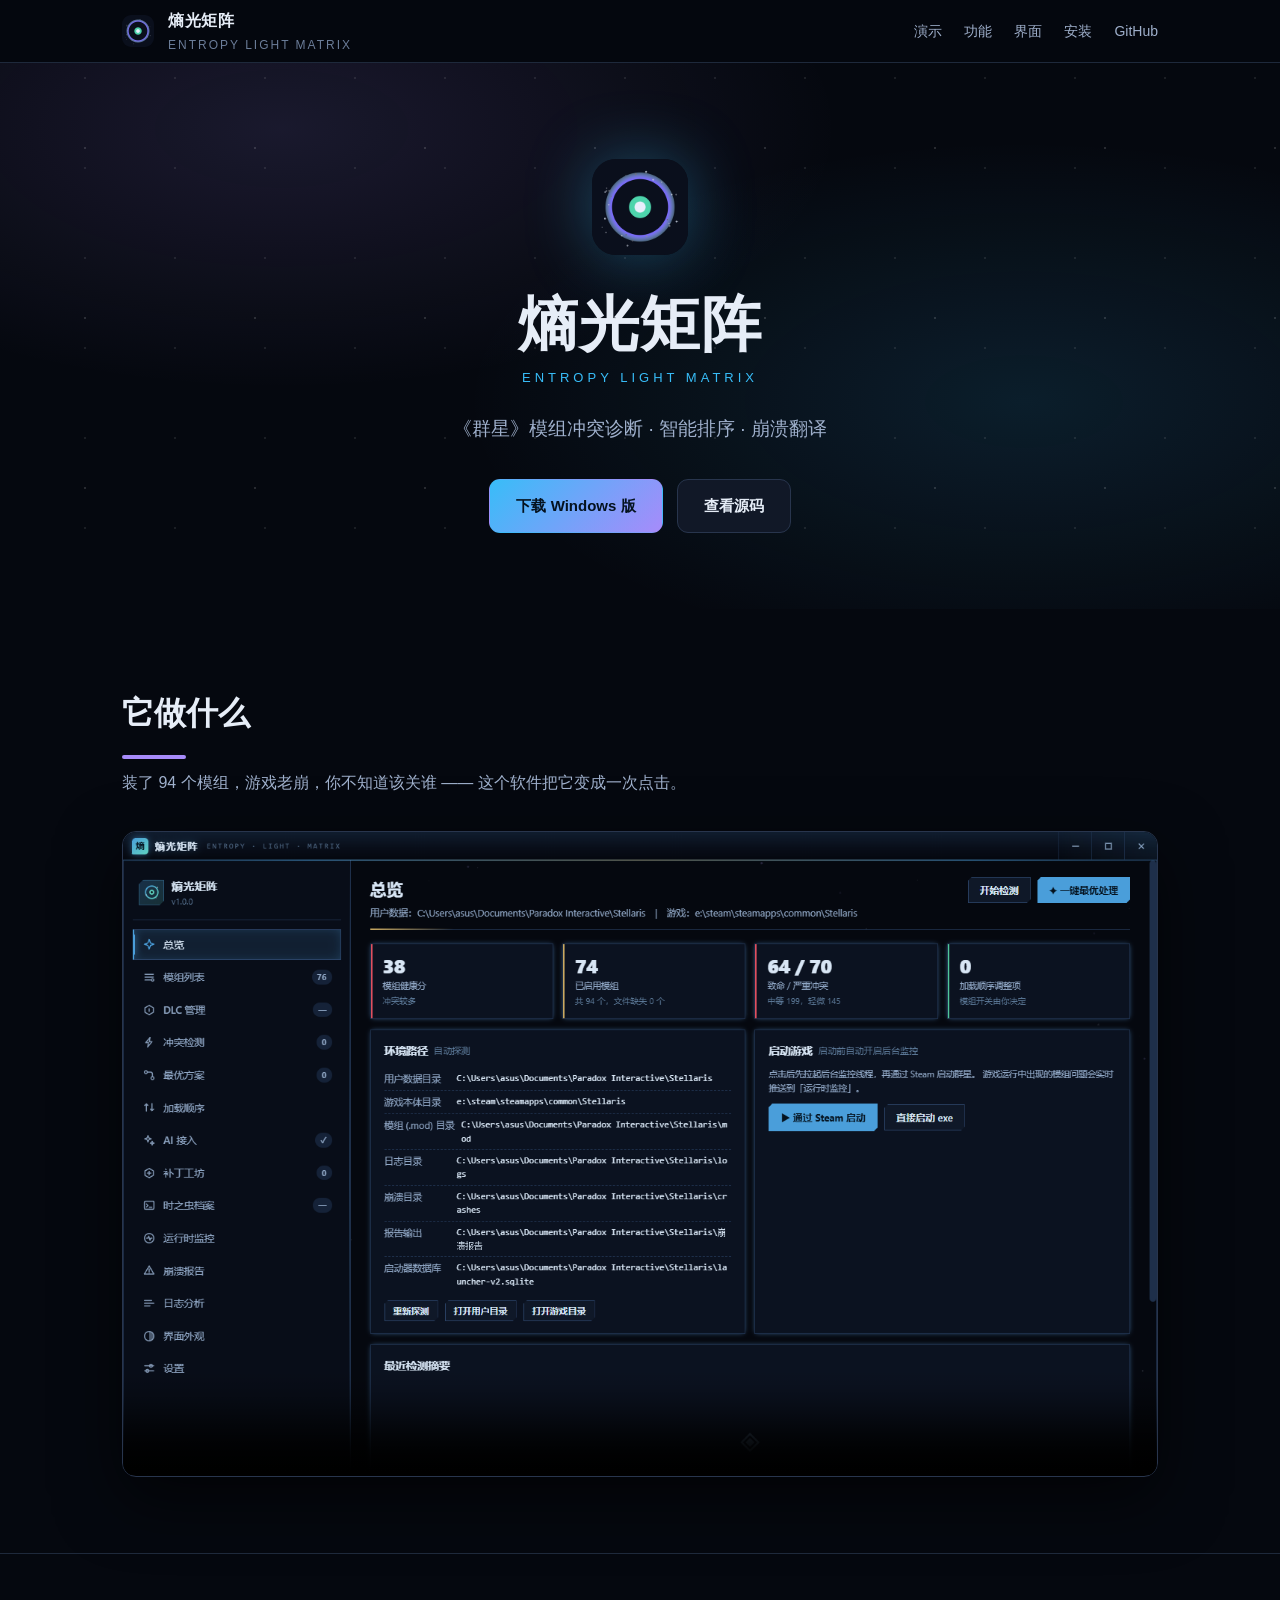
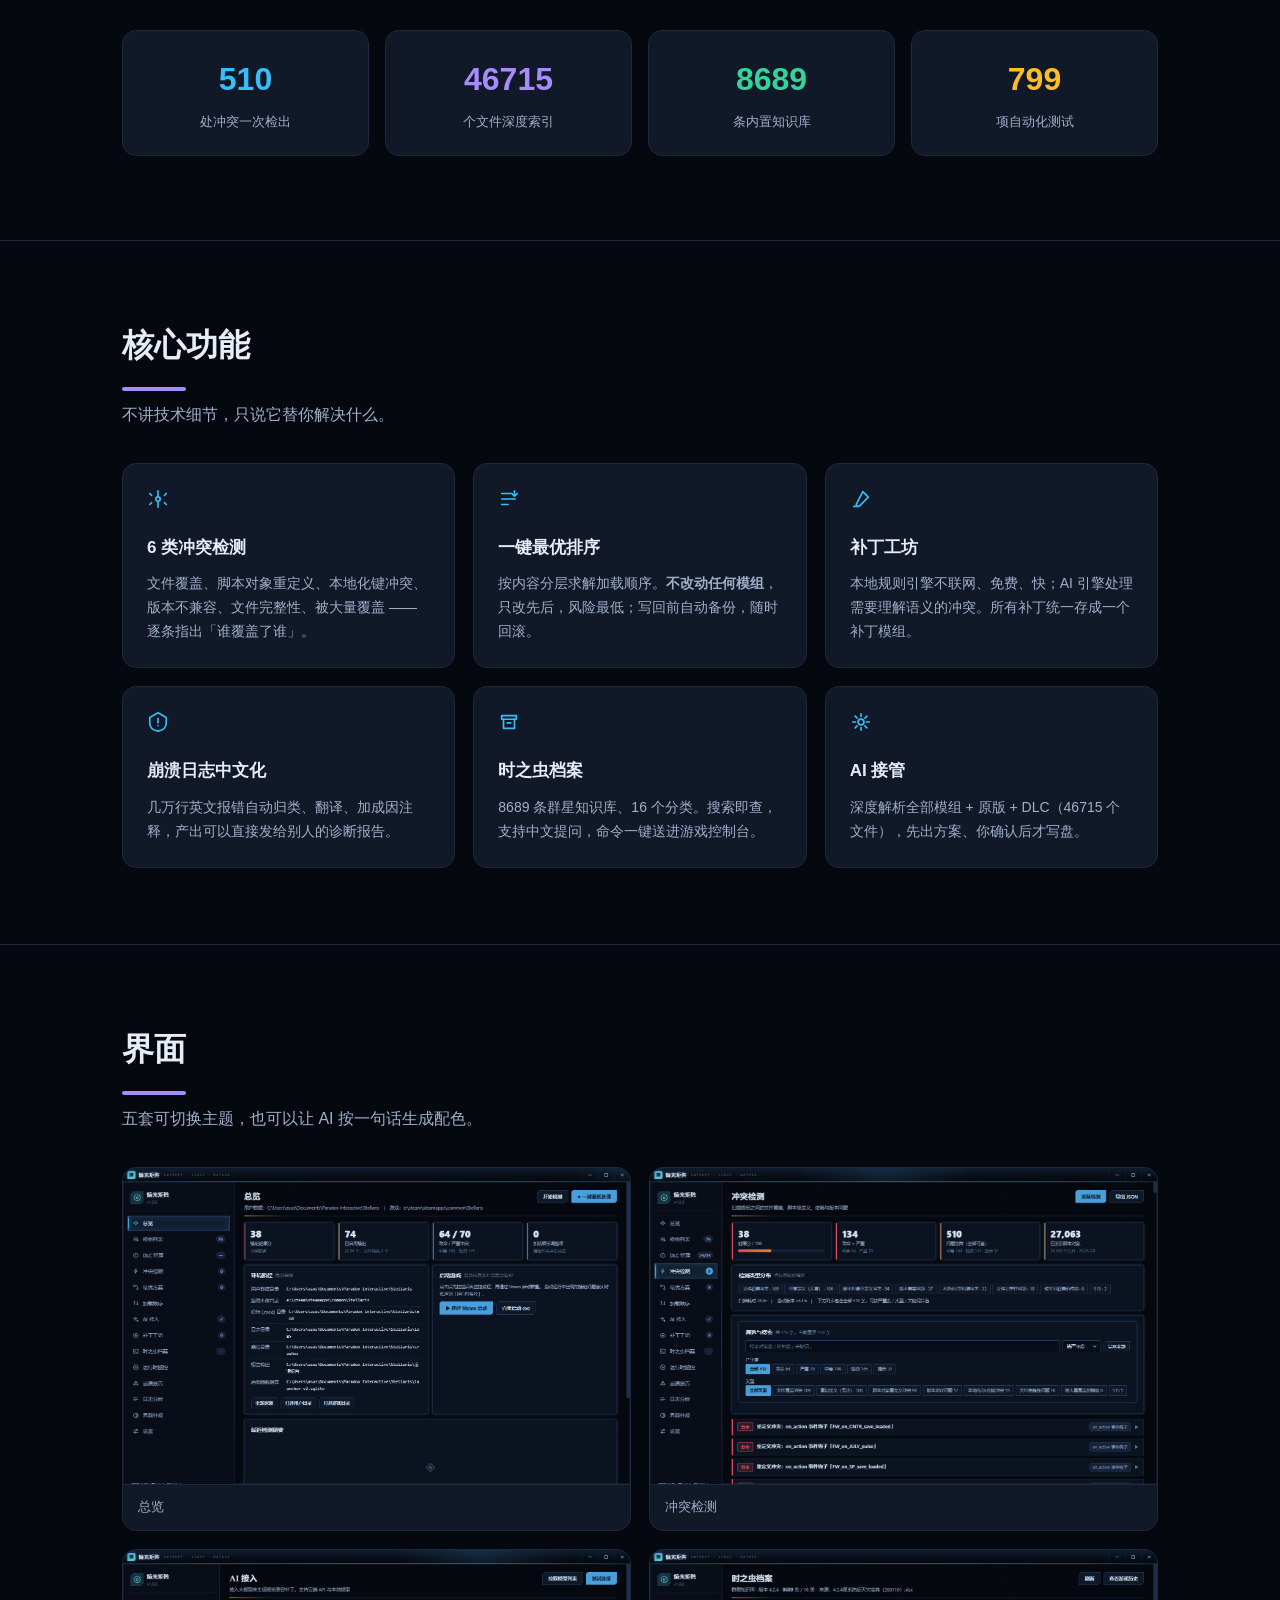
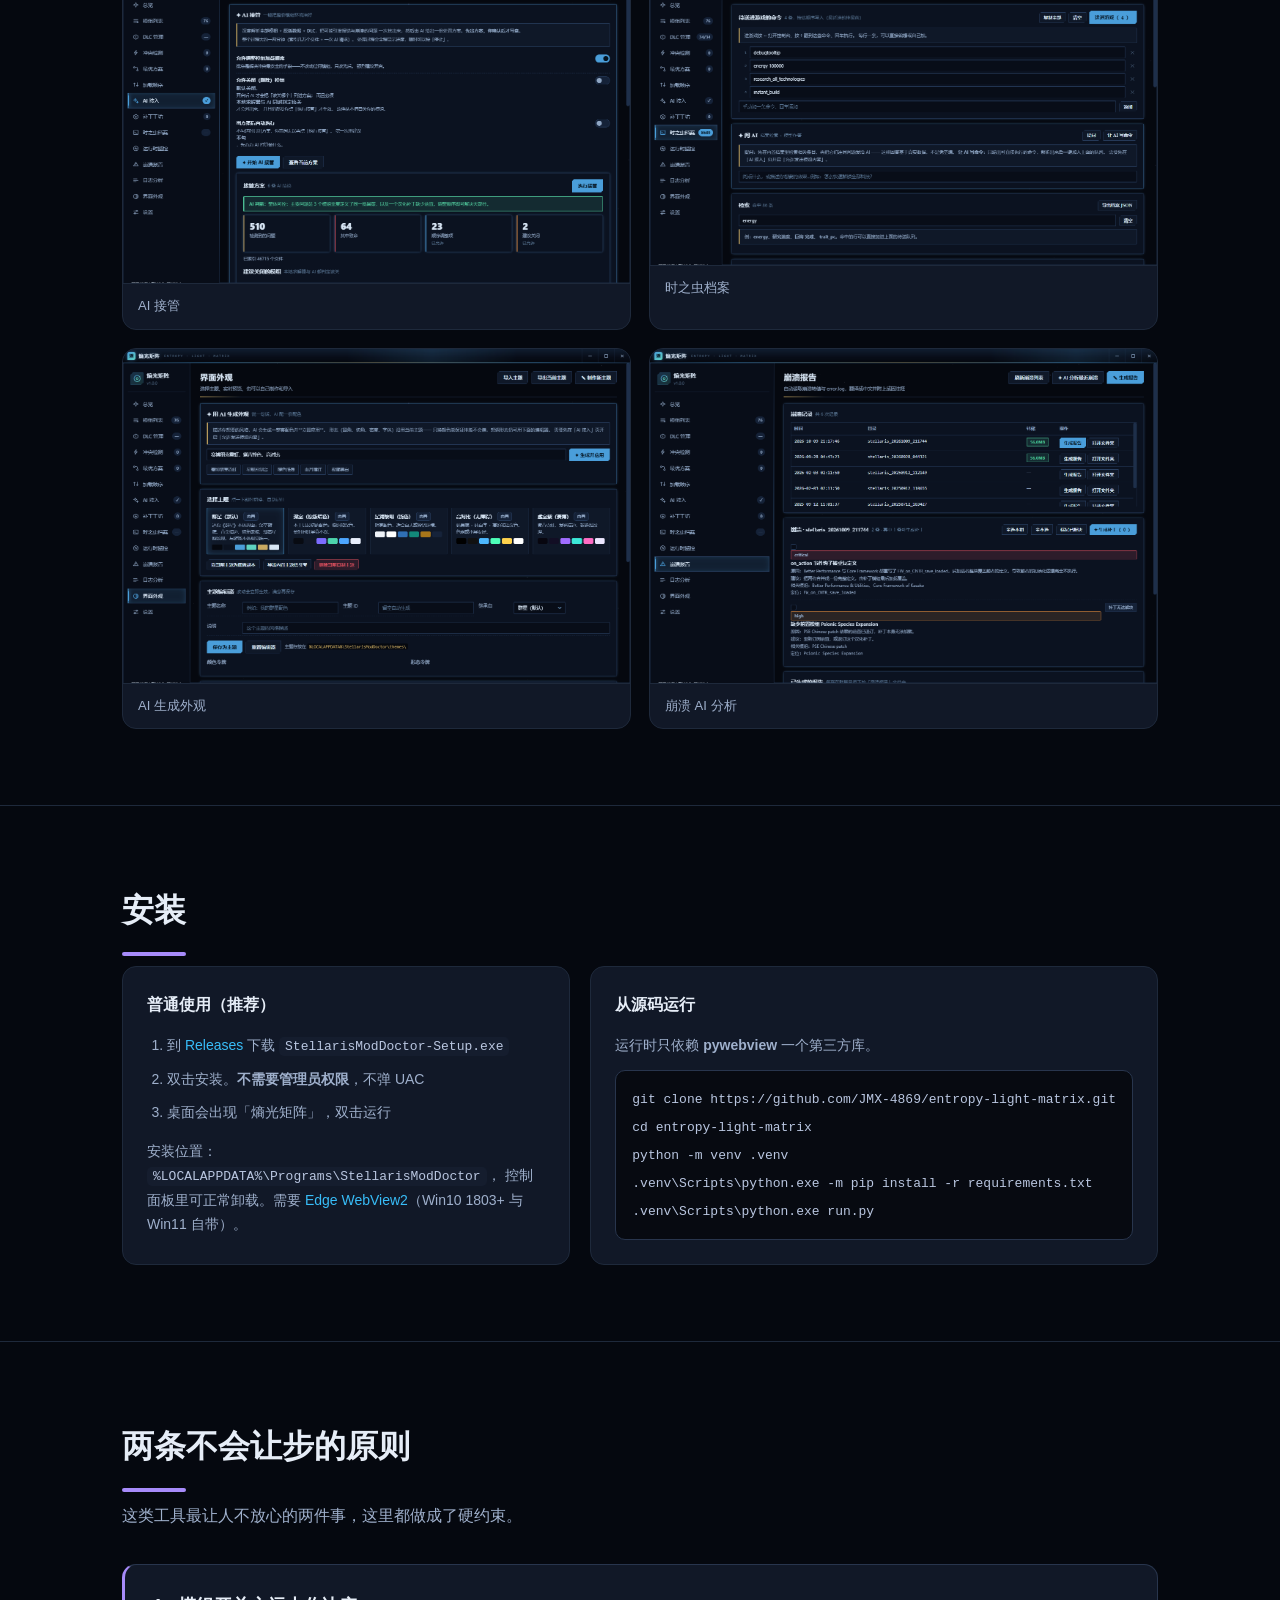
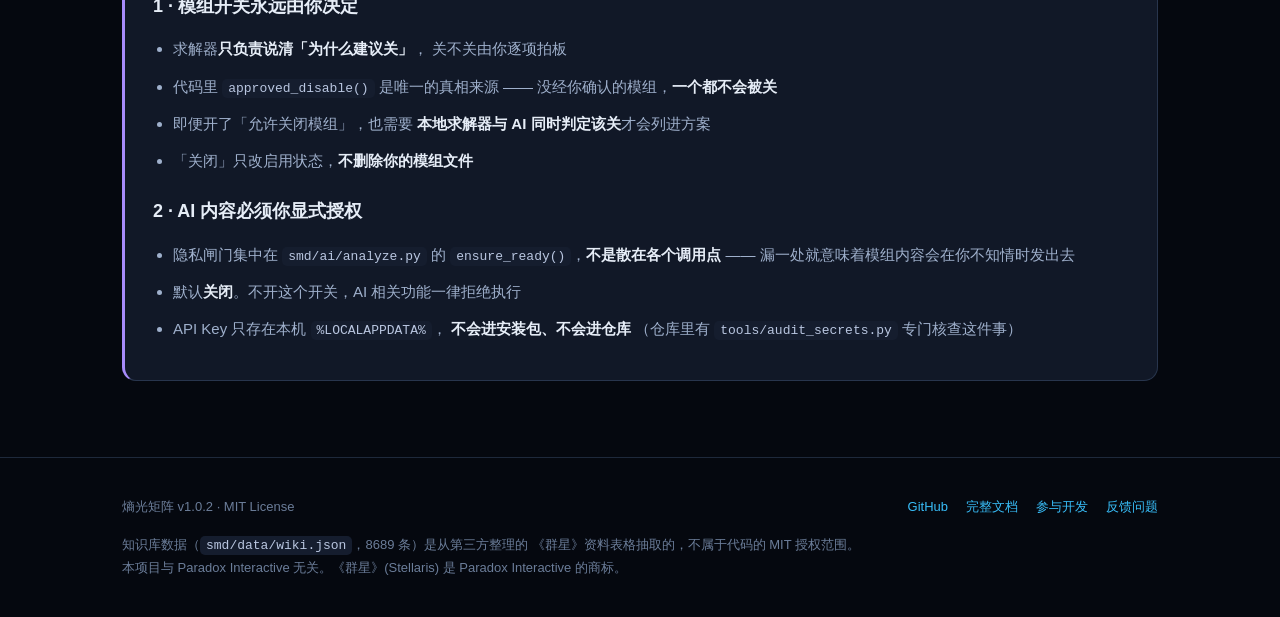
==== docs/index.html @ fea6343e "docs: 发布 v1.0.2 —— 说明与介绍站同步版本号" ====
<!DOCTYPE html>
<html lang="zh-CN">
<head>
<meta charset="utf-8">
<meta name="viewport" content="width=device-width,initial-scale=1">
<title>熵光矩阵 · 群星模组冲突诊断与智能排序启动器</title>
<meta name="description" content="《群星》模组冲突诊断与智能排序启动器。6 类冲突检测、一键最优排序、本地与 AI 双引擎生成兼容补丁、崩溃日志中文化，内置 8689 条知识库。">
<meta property="og:title" content="熵光矩阵 · Entropy Light Matrix">
<meta property="og:description" content="《群星》模组冲突诊断与智能排序启动器">
<meta property="og:image" content="https://jmx-4869.github.io/entropy-light-matrix/social-preview.png">
<meta property="og:url" content="https://jmx-4869.github.io/entropy-light-matrix/">
<meta name="twitter:card" content="summary_large_image">
<link rel="icon" href="[data-uri]">
<style>
:root{
  --bg:#05080f; --bg2:#0a0f1a; --panel:#111827; --panel2:#151d2e;
  --line:#1e293b; --line2:#28354d;
  --fg:#e6edf7; --dim:#9fb0cc; --dim2:#6b7d99;
  --acc:#38bdf8; --acc2:#a78bfa; --ok:#34d399; --warn:#fbbf24;
  --radius:14px;
}
*{box-sizing:border-box}
html{scroll-behavior:smooth}
body{
  margin:0; background:var(--bg); color:var(--fg);
  font:16px/1.75 -apple-system,BlinkMacSystemFont,"Segoe UI",
       "Microsoft YaHei UI","Microsoft YaHei",sans-serif;
  -webkit-font-smoothing:antialiased;
}
a{color:var(--acc);text-decoration:none}
a:hover{text-decoration:underline}
code{
  font:13px/1.5 ui-monospace,Consolas,"Cascadia Mono",monospace;
  background:var(--panel2); padding:2px 6px; border-radius:5px;
  color:#b9c6e0;
}
.wrap{max-width:1080px;margin:0 auto;padding:0 22px}

/* ---------- 顶栏 ---------- */
header{
  position:sticky; top:0; z-index:20;
  background:rgba(5,8,15,.86); backdrop-filter:blur(12px);
  border-bottom:1px solid var(--line);
}
.hd{display:flex;align-items:center;gap:14px;height:62px}
.hd img{width:32px;height:32px;border-radius:9px}
.hd b{font-size:16px;font-weight:700;letter-spacing:.5px}
.hd .en{color:var(--dim2);font-size:12px;letter-spacing:2px;
  text-transform:uppercase}
.hd nav{margin-left:auto;display:flex;gap:22px;font-size:14px}
.hd nav a{color:var(--dim)}
.hd nav a:hover{color:var(--fg);text-decoration:none}

/* ---------- 首屏 ---------- */
.hero{
  position:relative; overflow:hidden;
  padding:96px 0 76px; text-align:center;
  background:
    radial-gradient(900px 420px at 22% 12%,rgba(167,139,250,.13),transparent 62%),
    radial-gradient(900px 420px at 80% 62%,rgba(56,189,248,.12),transparent 62%),
    var(--bg);
}
.hero::after{
  content:""; position:absolute; inset:0; pointer-events:none;
  background-image:radial-gradient(rgba(255,255,255,.5) 1px,transparent 1px),
                   radial-gradient(rgba(255,255,255,.32) 1px,transparent 1px);
  background-size:170px 170px,90px 90px;
  background-position:0 0,40px 60px; opacity:.28;
}
.hero>*{position:relative;z-index:1}
.hero .mark{width:96px;height:96px;border-radius:24px;
  box-shadow:0 0 64px rgba(56,189,248,.35);margin-bottom:26px}
h1{font-size:60px;line-height:1.15;margin:0 0 8px;font-weight:800;
  letter-spacing:1px}
.hero .sub{color:var(--acc);font-size:13px;letter-spacing:4px;
  text-transform:uppercase;margin-bottom:22px}
.hero .tag{color:var(--dim);font-size:19px;margin:0 0 34px}
.btns{display:flex;gap:14px;justify-content:center;flex-wrap:wrap}
.btn{
  display:inline-flex;align-items:center;gap:9px;
  padding:13px 26px;border-radius:11px;font-size:15px;font-weight:600;
  border:1px solid var(--line2);color:var(--fg);background:var(--panel);
  transition:.16s;
}
.btn:hover{text-decoration:none;border-color:var(--acc);
  transform:translateY(-1px)}
.btn.pri{background:linear-gradient(135deg,#38bdf8,#a78bfa);
  color:#04121f;border-color:transparent}
.btn.pri:hover{box-shadow:0 8px 26px rgba(56,189,248,.3)}

/* ---------- 数字条 ---------- */
.stats{
  display:grid;grid-template-columns:repeat(4,1fr);gap:16px;
  margin:0 0 8px;
}
.stat{background:var(--panel);border:1px solid var(--line);
  border-radius:var(--radius);padding:20px 16px;text-align:center}
.stat b{display:block;font-size:32px;font-weight:800;
  font-variant-numeric:tabular-nums}
.stat span{color:var(--dim);font-size:13px}
.stat:nth-child(1) b{color:var(--acc)}
.stat:nth-child(2) b{color:var(--acc2)}
.stat:nth-child(3) b{color:var(--ok)}
.stat:nth-child(4) b{color:var(--warn)}

/* ---------- 区块 ---------- */
section{padding:76px 0}
section+section{border-top:1px solid var(--line)}
h2{font-size:32px;margin:0 0 10px;font-weight:700}
h2 .l{display:block;width:64px;height:4px;border-radius:2px;
  background:var(--acc2);margin-top:14px}
.lead{color:var(--dim);margin:0 0 34px;max-width:640px}

/* ---------- 视频 ---------- */
.video{border-radius:var(--radius);overflow:hidden;
  border:1px solid var(--line2);background:#000;
  box-shadow:0 22px 64px rgba(0,0,0,.6)}
.video video{width:100%;display:block}

/* ---------- 功能卡 ---------- */
.grid{display:grid;grid-template-columns:repeat(3,1fr);gap:18px}
.card{background:var(--panel);border:1px solid var(--line);
  border-radius:var(--radius);padding:24px;transition:.18s}
.card:hover{border-color:var(--line2);transform:translateY(-2px)}
.card .ico{color:var(--acc);margin-bottom:14px}
.card h3{margin:0 0 9px;font-size:17px;font-weight:700}
.card p{margin:0;color:var(--dim);font-size:14px;line-height:1.72}

/* ---------- 截图 ---------- */
.shots{display:grid;grid-template-columns:repeat(2,1fr);gap:18px}
.shots figure{margin:0;background:var(--panel);
  border:1px solid var(--line);border-radius:var(--radius);
  overflow:hidden;transition:.18s}
.shots figure:hover{border-color:var(--line2);transform:translateY(-2px)}
.shots img{width:100%;display:block}
.shots figcaption{padding:11px 15px;color:var(--dim);font-size:13px;
  border-top:1px solid var(--line)}

/* ---------- 安装 ---------- */
.cols{display:grid;grid-template-columns:1fr 1fr;gap:20px}
.box{background:var(--panel);border:1px solid var(--line);
  border-radius:var(--radius);padding:24px}
.box h3{margin:0 0 14px;font-size:16px}
.box ol,.box ul{margin:0;padding-left:20px;color:var(--dim);font-size:14px}
.box li{margin-bottom:9px}
pre{background:#070a11;border:1px solid var(--line2);border-radius:10px;
  padding:14px 16px;overflow-x:auto;margin:12px 0 0}
pre code{background:none;padding:0;color:#b9c6e0;white-space:pre}

/* ---------- 原则 ---------- */
.pledge{background:var(--panel);border:1px solid var(--line2);
  border-left:3px solid var(--acc2);border-radius:var(--radius);
  padding:26px 28px}
.pledge h3{margin:0 0 14px;font-size:18px}
.pledge ul{margin:0;padding-left:20px;color:var(--dim);font-size:15px}
.pledge li{margin-bottom:11px}
.pledge b{color:var(--fg)}

/* ---------- 页脚 ---------- */
footer{border-top:1px solid var(--line);padding:38px 0;color:var(--dim2);
  font-size:13px}
footer .row{display:flex;gap:18px;flex-wrap:wrap;align-items:center}
footer .sp{flex:1}

/* ---------- 窄屏 ---------- */
@media(max-width:900px){
  .grid,.shots,.cols{grid-template-columns:1fr}
  .stats{grid-template-columns:repeat(2,1fr)}
  h1{font-size:40px}
  .hero{padding:64px 0 52px}
  section{padding:56px 0}
  .hd nav{display:none}
}
</style>
</head>
<body>

<header>
  <div class="wrap hd">
    <img src="[data-uri]" alt="">
    <div>
      <b>熵光矩阵</b>
      <div class="en">Entropy Light Matrix</div>
    </div>
    <nav>
      <a href="#video">演示</a>
      <a href="#features">功能</a>
      <a href="#shots">界面</a>
      <a href="#install">安装</a>
      <a href="https://github.com/JMX-4869/entropy-light-matrix">GitHub</a>
    </nav>
  </div>
</header>

<div class="hero">
  <div class="wrap">
    <img class="mark" src="[data-uri]" alt="熵光矩阵">
    <h1>熵光矩阵</h1>
    <div class="sub">Entropy Light Matrix</div>
    <p class="tag">《群星》模组冲突诊断 · 智能排序 · 崩溃翻译</p>
    <div class="btns">
      <a class="btn pri" href="https://github.com/JMX-4869/entropy-light-matrix/releases">
        下载 Windows 版</a>
      <a class="btn" href="https://github.com/JMX-4869/entropy-light-matrix">查看源码</a>
    </div>
  </div>
</div>

<section id="video">
  <div class="wrap">
    <h2>它做什么<span class="l"></span></h2>
    <p class="lead">装了 94 个模组，游戏老崩，你不知道该关谁 ——
      这个软件把它变成一次点击。</p>
    <div class="video">
      <video controls preload="metadata" playsinline
             poster="screenshots/01_总览.png"
             src="宣传片.mp4"></video>
    </div>
  </div>
</section>

<section>
  <div class="wrap">
    <div class="stats">
      <div class="stat"><b>510</b>
        <span>处冲突一次检出</span></div>
      <div class="stat"><b>46715</b>
        <span>个文件深度索引</span></div>
      <div class="stat"><b>8689</b><span>条内置知识库</span></div>
      <div class="stat"><b>799</b><span>项自动化测试</span></div>
    </div>
  </div>
</section>

<section id="features">
  <div class="wrap">
    <h2>核心功能<span class="l"></span></h2>
    <p class="lead">不讲技术细节，只说它替你解决什么。</p>
    <div class="grid">
      <article class="card">
        <div class="ico"><svg viewBox="0 0 24 24" width="22" height="22" fill="none" stroke="currentColor" stroke-width="1.8" stroke-linecap="round" stroke-linejoin="round"><path d="M12 3v6"/><path d="M12 15v6"/><circle cx="12" cy="12" r="2.4"/><path d="M5 8 3 6M19 8l2-2M5 16l-2 2M19 16l2 2"/></svg></div>
        <h3>6 类冲突检测</h3>
        <p>文件覆盖、脚本对象重定义、本地化键冲突、版本不兼容、文件完整性、被大量覆盖 —— 逐条指出「谁覆盖了谁」。</p>
      </article>
      <article class="card">
        <div class="ico"><svg viewBox="0 0 24 24" width="22" height="22" fill="none" stroke="currentColor" stroke-width="1.8" stroke-linecap="round" stroke-linejoin="round"><path d="M4 6h10M4 12h15M4 18h7"/><path d="M18 3v6M15 6l3 3 3-3"/></svg></div>
        <h3>一键最优排序</h3>
        <p>按内容分层求解加载顺序。<b>不改动任何模组</b>，只改先后，风险最低；写回前自动备份，随时回滚。</p>
      </article>
      <article class="card">
        <div class="ico"><svg viewBox="0 0 24 24" width="22" height="22" fill="none" stroke="currentColor" stroke-width="1.8" stroke-linecap="round" stroke-linejoin="round"><path d="M14 4l6 6-9.5 9.5a2.1 2.1 0 0 1-3-3z"/><path d="M4 20h5"/></svg></div>
        <h3>补丁工坊</h3>
        <p>本地规则引擎不联网、免费、快；AI 引擎处理需要理解语义的冲突。所有补丁统一存成一个补丁模组。</p>
      </article>
      <article class="card">
        <div class="ico"><svg viewBox="0 0 24 24" width="22" height="22" fill="none" stroke="currentColor" stroke-width="1.8" stroke-linecap="round" stroke-linejoin="round"><path d="M12 2 3 7v6c0 5 4 8 9 9 5-1 9-4 9-9V7z"/><path d="M12 8v5M12 16h.01"/></svg></div>
        <h3>崩溃日志中文化</h3>
        <p>几万行英文报错自动归类、翻译、加成因注释，产出可以直接发给别人的诊断报告。</p>
      </article>
      <article class="card">
        <div class="ico"><svg viewBox="0 0 24 24" width="22" height="22" fill="none" stroke="currentColor" stroke-width="1.8" stroke-linecap="round" stroke-linejoin="round"><path d="M4 5h16v4H4z"/><path d="M6 9v10h12V9"/><path d="M10 13h4"/></svg></div>
        <h3>时之虫档案</h3>
        <p>8689 条群星知识库、16 个分类。搜索即查，支持中文提问，命令一键送进游戏控制台。</p>
      </article>
      <article class="card">
        <div class="ico"><svg viewBox="0 0 24 24" width="22" height="22" fill="none" stroke="currentColor" stroke-width="1.8" stroke-linecap="round" stroke-linejoin="round"><path d="M12 3v3M12 18v3M3 12h3M18 12h3M5.6 5.6l2.1 2.1M16.3 16.3l2.1 2.1M18.4 5.6l-2.1 2.1M7.7 16.3l-2.1 2.1"/><circle cx="12" cy="12" r="3.2"/></svg></div>
        <h3>AI 接管</h3>
        <p>深度解析全部模组 + 原版 + DLC（46715 个文件），先出方案、你确认后才写盘。</p>
      </article>
    </div>
  </div>
</section>

<section id="shots">
  <div class="wrap">
    <h2>界面<span class="l"></span></h2>
    <p class="lead">五套可切换主题，也可以让 AI 按一句话生成配色。</p>
    <div class="shots">
        <figure><img src="screenshots/01_总览.png" alt="总览" loading="lazy"><figcaption>总览</figcaption></figure>
        <figure><img src="screenshots/02_冲突检测.png" alt="冲突检测" loading="lazy"><figcaption>冲突检测</figcaption></figure>
        <figure><img src="screenshots/03_AI接管.png" alt="AI 接管" loading="lazy"><figcaption>AI 接管</figcaption></figure>
        <figure><img src="screenshots/04_时之虫档案.png" alt="时之虫档案" loading="lazy"><figcaption>时之虫档案</figcaption></figure>
        <figure><img src="screenshots/05_AI生成外观.png" alt="AI 生成外观" loading="lazy"><figcaption>AI 生成外观</figcaption></figure>
        <figure><img src="screenshots/06_崩溃AI分析.png" alt="崩溃 AI 分析" loading="lazy"><figcaption>崩溃 AI 分析</figcaption></figure>
    </div>
  </div>
</section>

<section id="install">
  <div class="wrap">
    <h2>安装<span class="l"></span></h2>
    <div class="cols">
      <div class="box">
        <h3>普通使用（推荐）</h3>
        <ol>
          <li>到 <a href="https://github.com/JMX-4869/entropy-light-matrix/releases">Releases</a>
            下载 <code>StellarisModDoctor-Setup.exe</code></li>
          <li>双击安装。<b>不需要管理员权限</b>，不弹 UAC</li>
          <li>桌面会出现「熵光矩阵」，双击运行</li>
        </ol>
        <p style="color:var(--dim);font-size:14px;margin:14px 0 0">
          安装位置：<code>%LOCALAPPDATA%\Programs\StellarisModDoctor</code>，
          控制面板里可正常卸载。需要
          <a href="https://developer.microsoft.com/microsoft-edge/webview2/">
          Edge WebView2</a>（Win10 1803+ 与 Win11 自带）。</p>
      </div>
      <div class="box">
        <h3>从源码运行</h3>
        <p style="color:var(--dim);font-size:14px;margin:0">
          运行时只依赖 <b>pywebview</b> 一个第三方库。</p>
<pre><code>git clone https://github.com/JMX-4869/entropy-light-matrix.git
cd entropy-light-matrix
python -m venv .venv
.venv\Scripts\python.exe -m pip install -r requirements.txt
.venv\Scripts\python.exe run.py</code></pre>
      </div>
    </div>
  </div>
</section>

<section>
  <div class="wrap">
    <h2>两条不会让步的原则<span class="l"></span></h2>
    <p class="lead">这类工具最让人不放心的两件事，这里都做成了硬约束。</p>
    <div class="pledge">
      <h3>1 · 模组开关永远由你决定</h3>
      <ul>
        <li>求解器<b>只负责说清「为什么建议关」</b>，
          关不关由你逐项拍板</li>
        <li>代码里 <code>approved_disable()</code> 是唯一的真相来源 ——
          没经你确认的模组，<b>一个都不会被关</b></li>
        <li>即便开了「允许关闭模组」，也需要
          <b>本地求解器与 AI 同时判定该关</b>才会列进方案</li>
        <li>「关闭」只改启用状态，<b>不删除你的模组文件</b></li>
      </ul>
      <h3 style="margin-top:22px">2 · AI 内容必须你显式授权</h3>
      <ul>
        <li>隐私闸门集中在 <code>smd/ai/analyze.py</code> 的
          <code>ensure_ready()</code>，<b>不是散在各个调用点</b> ——
          漏一处就意味着模组内容会在你不知情时发出去</li>
        <li>默认<b>关闭</b>。不开这个开关，AI 相关功能一律拒绝执行</li>
        <li>API Key 只存在本机 <code>%LOCALAPPDATA%</code>，
          <b>不会进安装包、不会进仓库</b>
          （仓库里有 <code>tools/audit_secrets.py</code> 专门核查这件事）</li>
      </ul>
    </div>
  </div>
</section>

<footer>
  <div class="wrap row">
    <span>熵光矩阵 v1.0.2 · MIT License</span>
    <span class="sp"></span>
    <a href="https://github.com/JMX-4869/entropy-light-matrix">GitHub</a>
    <a href="https://github.com/JMX-4869/entropy-light-matrix/blob/main/README.md">完整文档</a>
    <a href="https://github.com/JMX-4869/entropy-light-matrix/blob/main/CONTRIBUTING.md">参与开发</a>
    <a href="https://github.com/JMX-4869/entropy-light-matrix/issues">反馈问题</a>
  </div>
  <div class="wrap" style="margin-top:16px;line-height:1.7">
    知识库数据（<code>smd/data/wiki.json</code>，8689 条）是从第三方整理的
    《群星》资料表格抽取的，不属于代码的 MIT 授权范围。<br>
    本项目与 Paradox Interactive 无关。《群星》(Stellaris) 是
    Paradox Interactive 的商标。
  </div>
</footer>

</body>
</html>
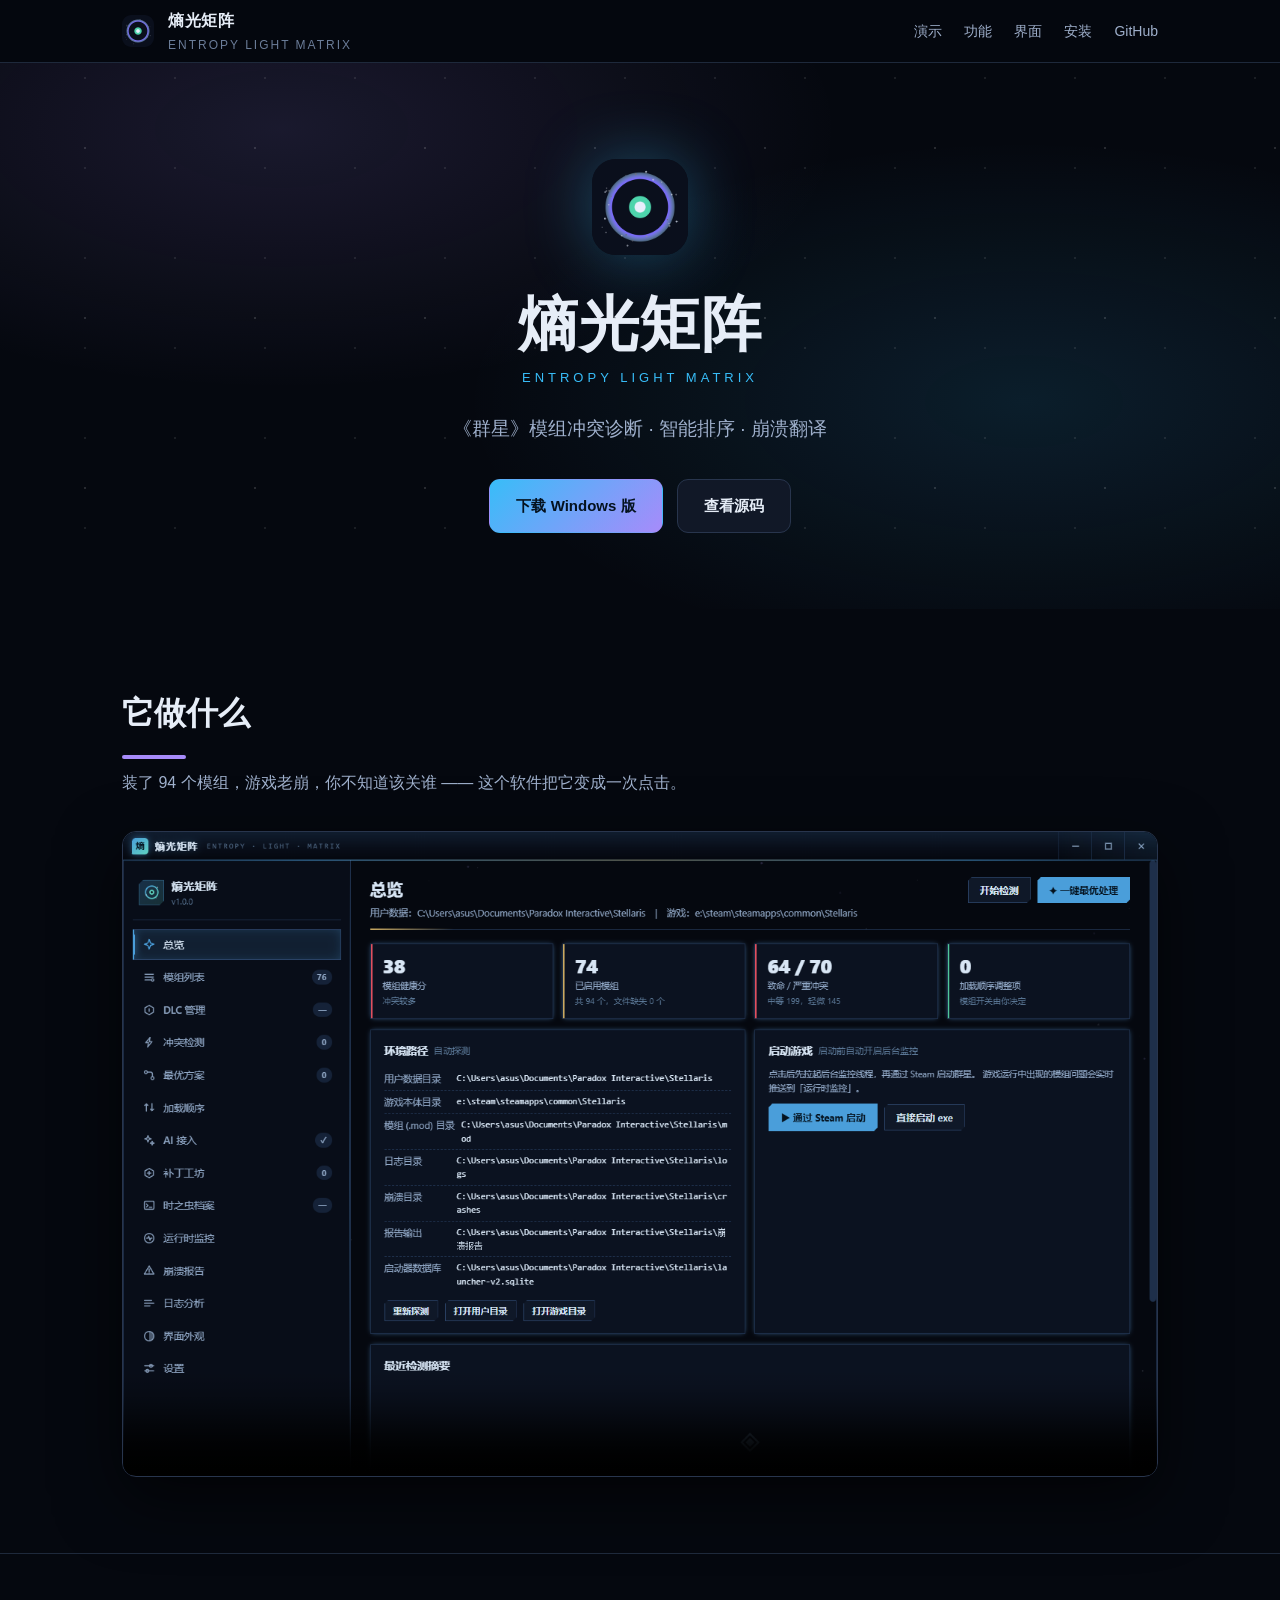
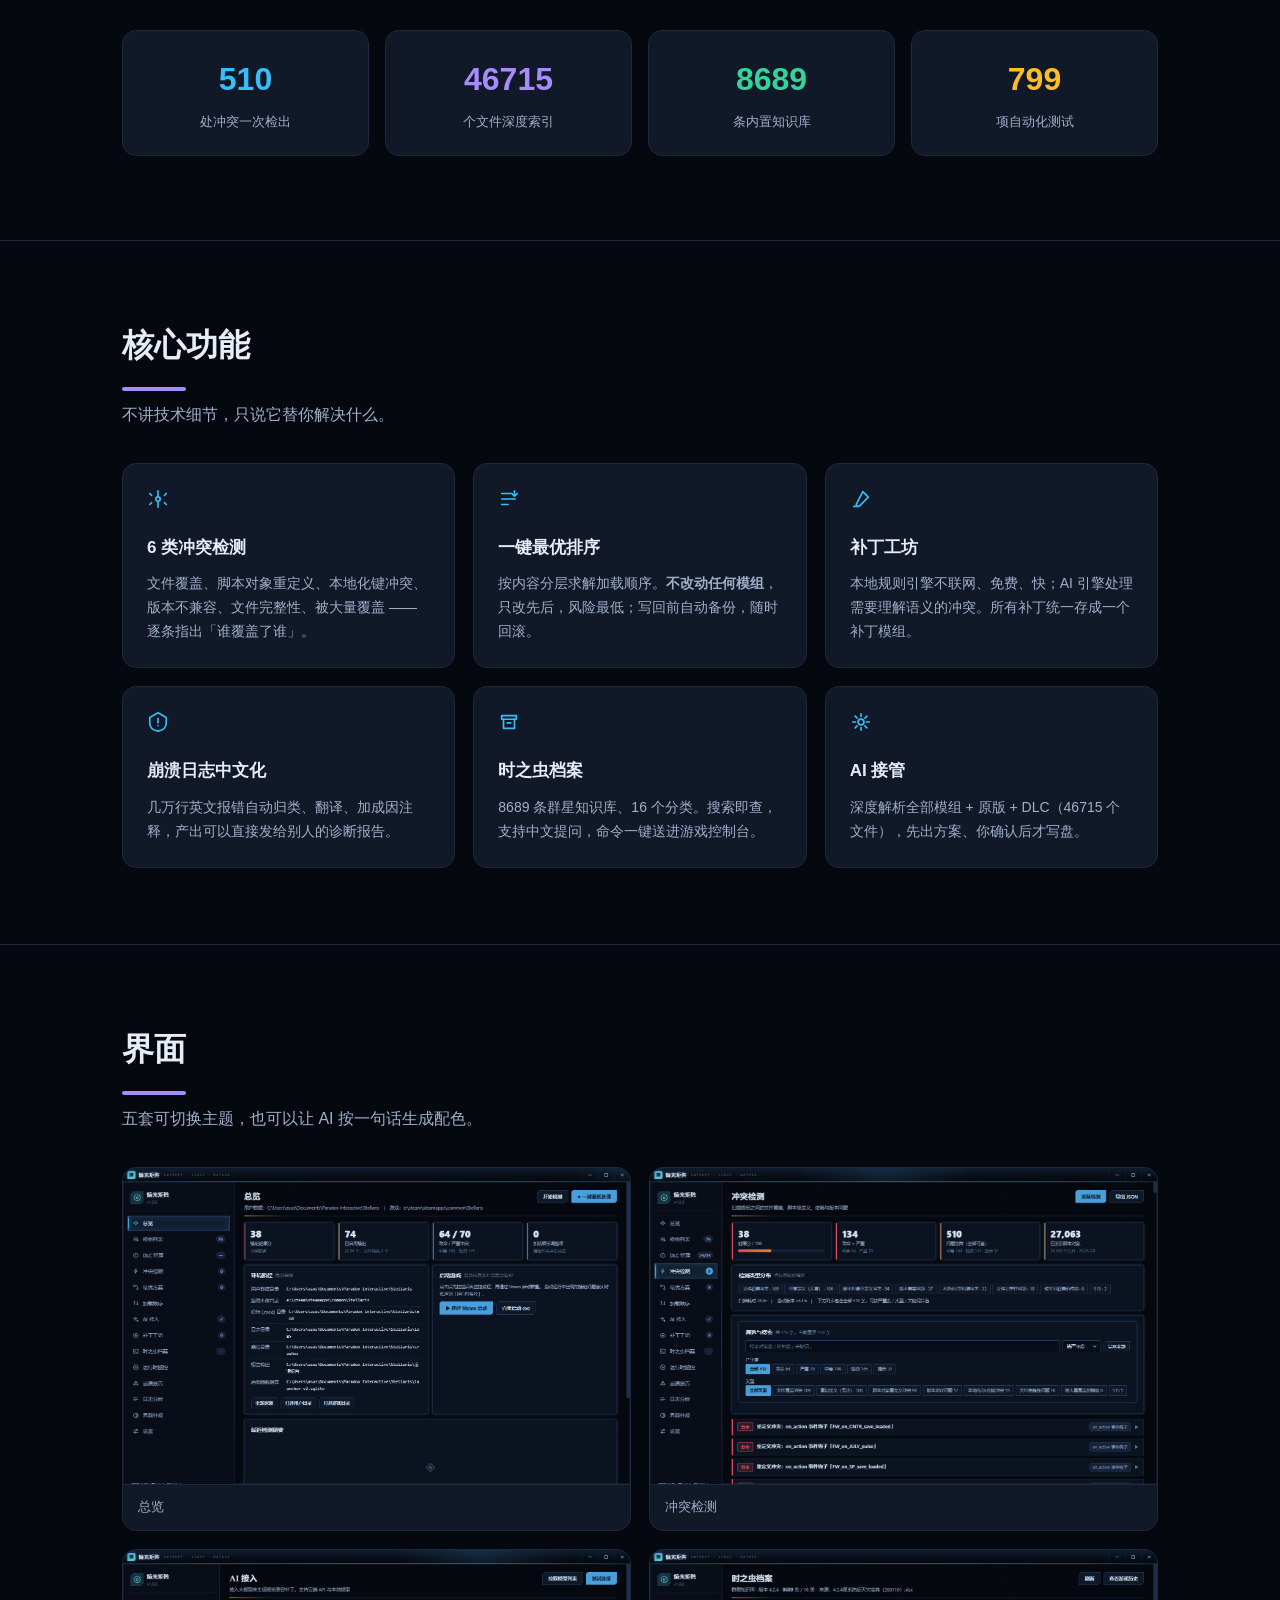
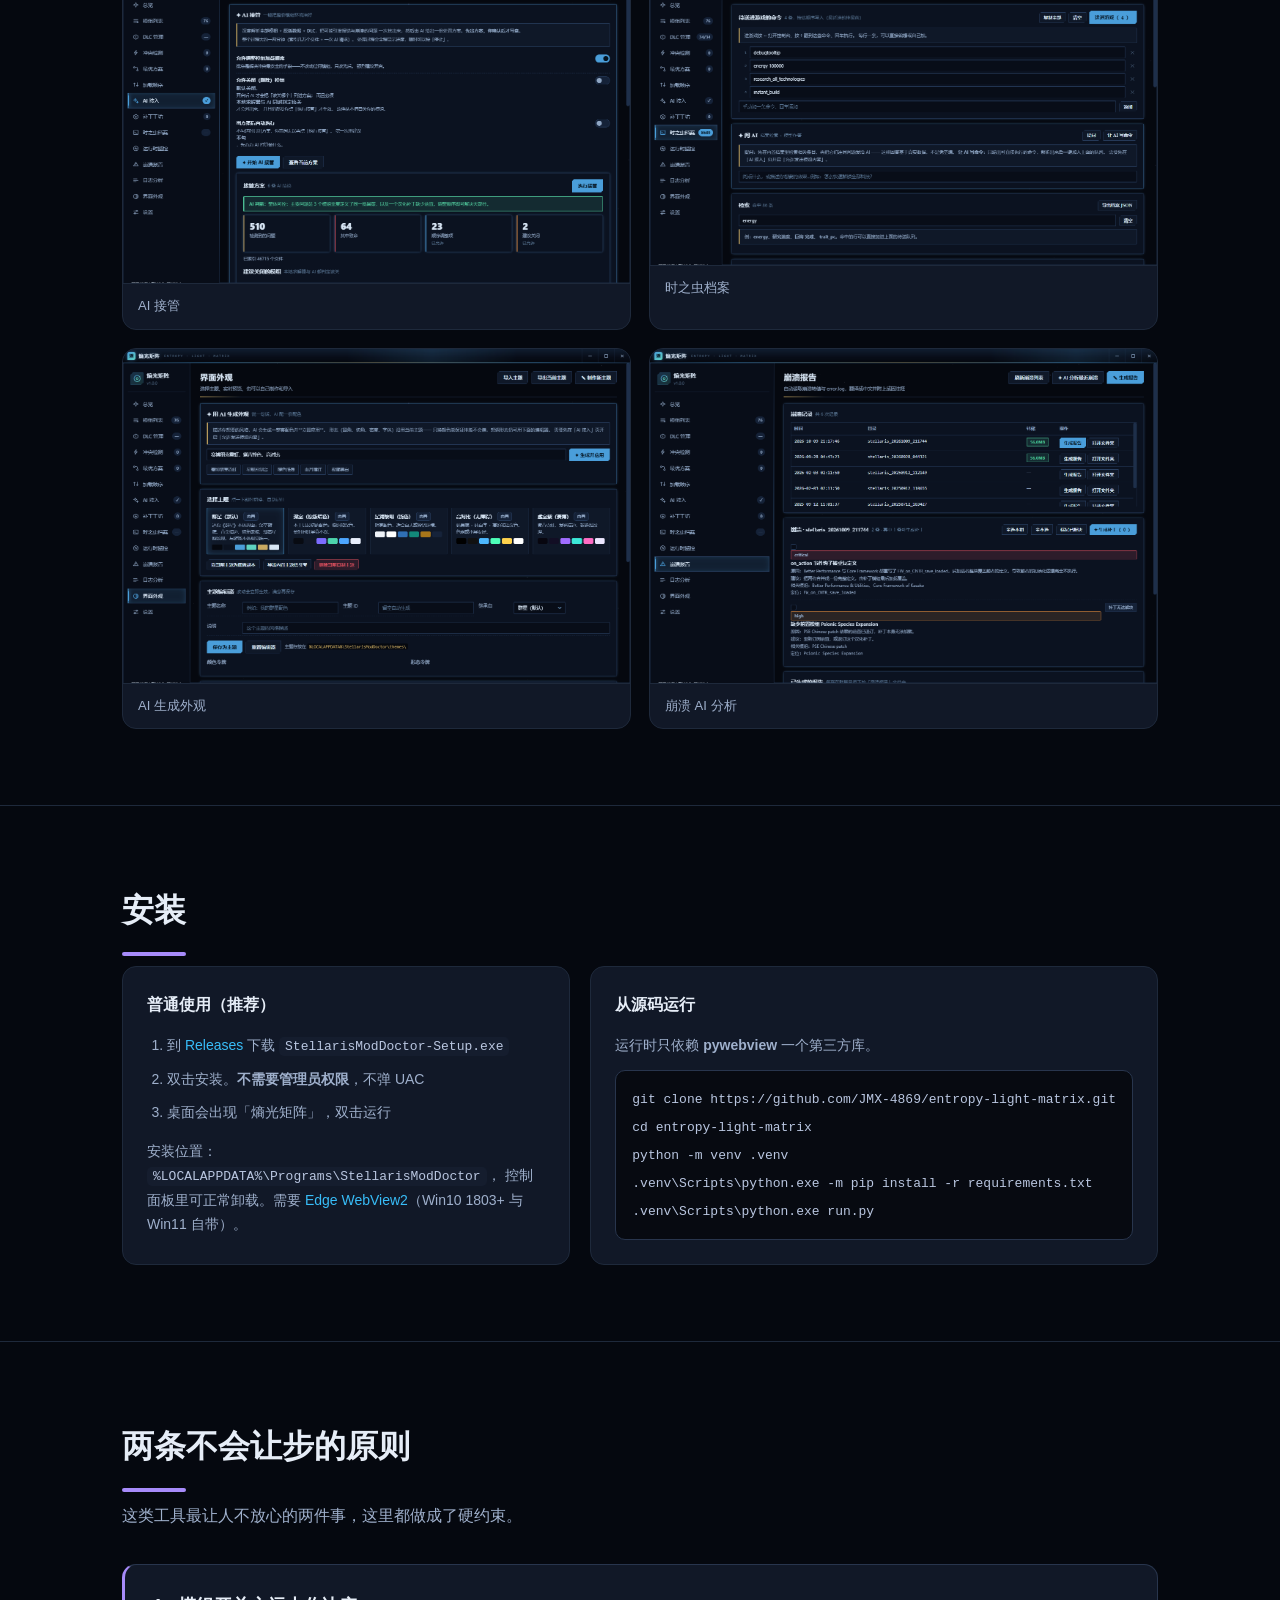
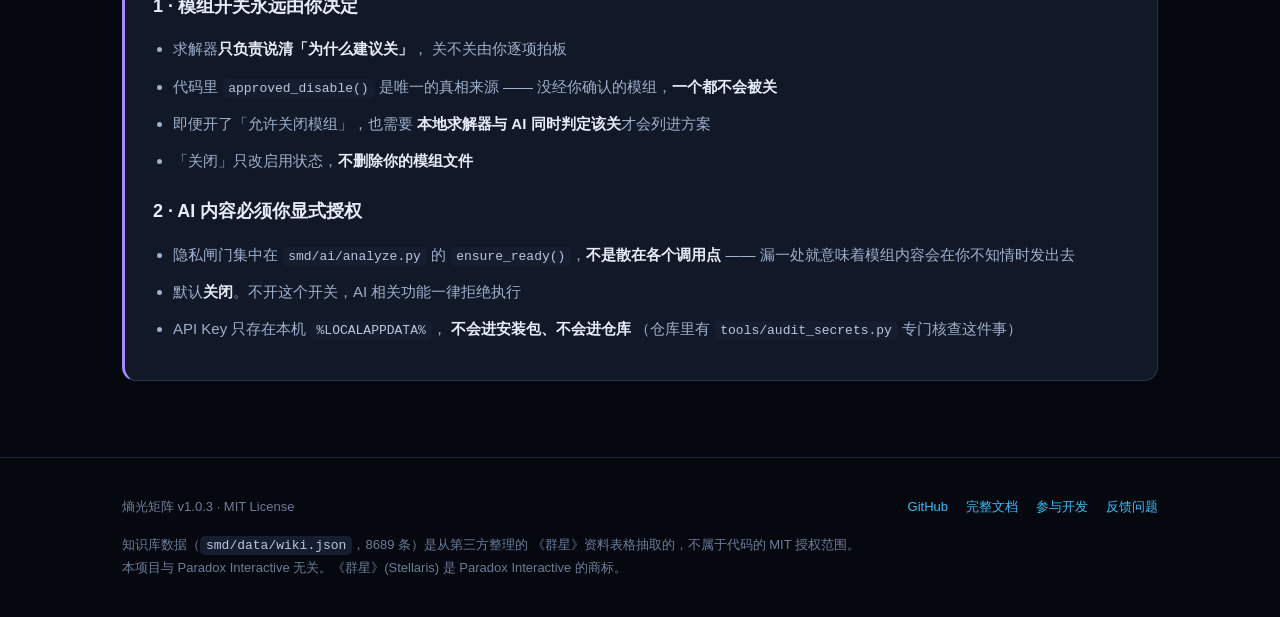
==== commit 2fb8fa46: "docs: v1.0.3 说明与介绍站同步" ====
--- a/docs/index.html
+++ b/docs/index.html
@@ -349,7 +349,7 @@
 
 <footer>
   <div class="wrap row">
-    <span>熵光矩阵 v1.0.2 · MIT License</span>
+    <span>熵光矩阵 v1.0.3 · MIT License</span>
     <span class="sp"></span>
     <a href="https://github.com/JMX-4869/entropy-light-matrix">GitHub</a>
     <a href="https://github.com/JMX-4869/entropy-light-matrix/blob/main/README.md">完整文档</a>
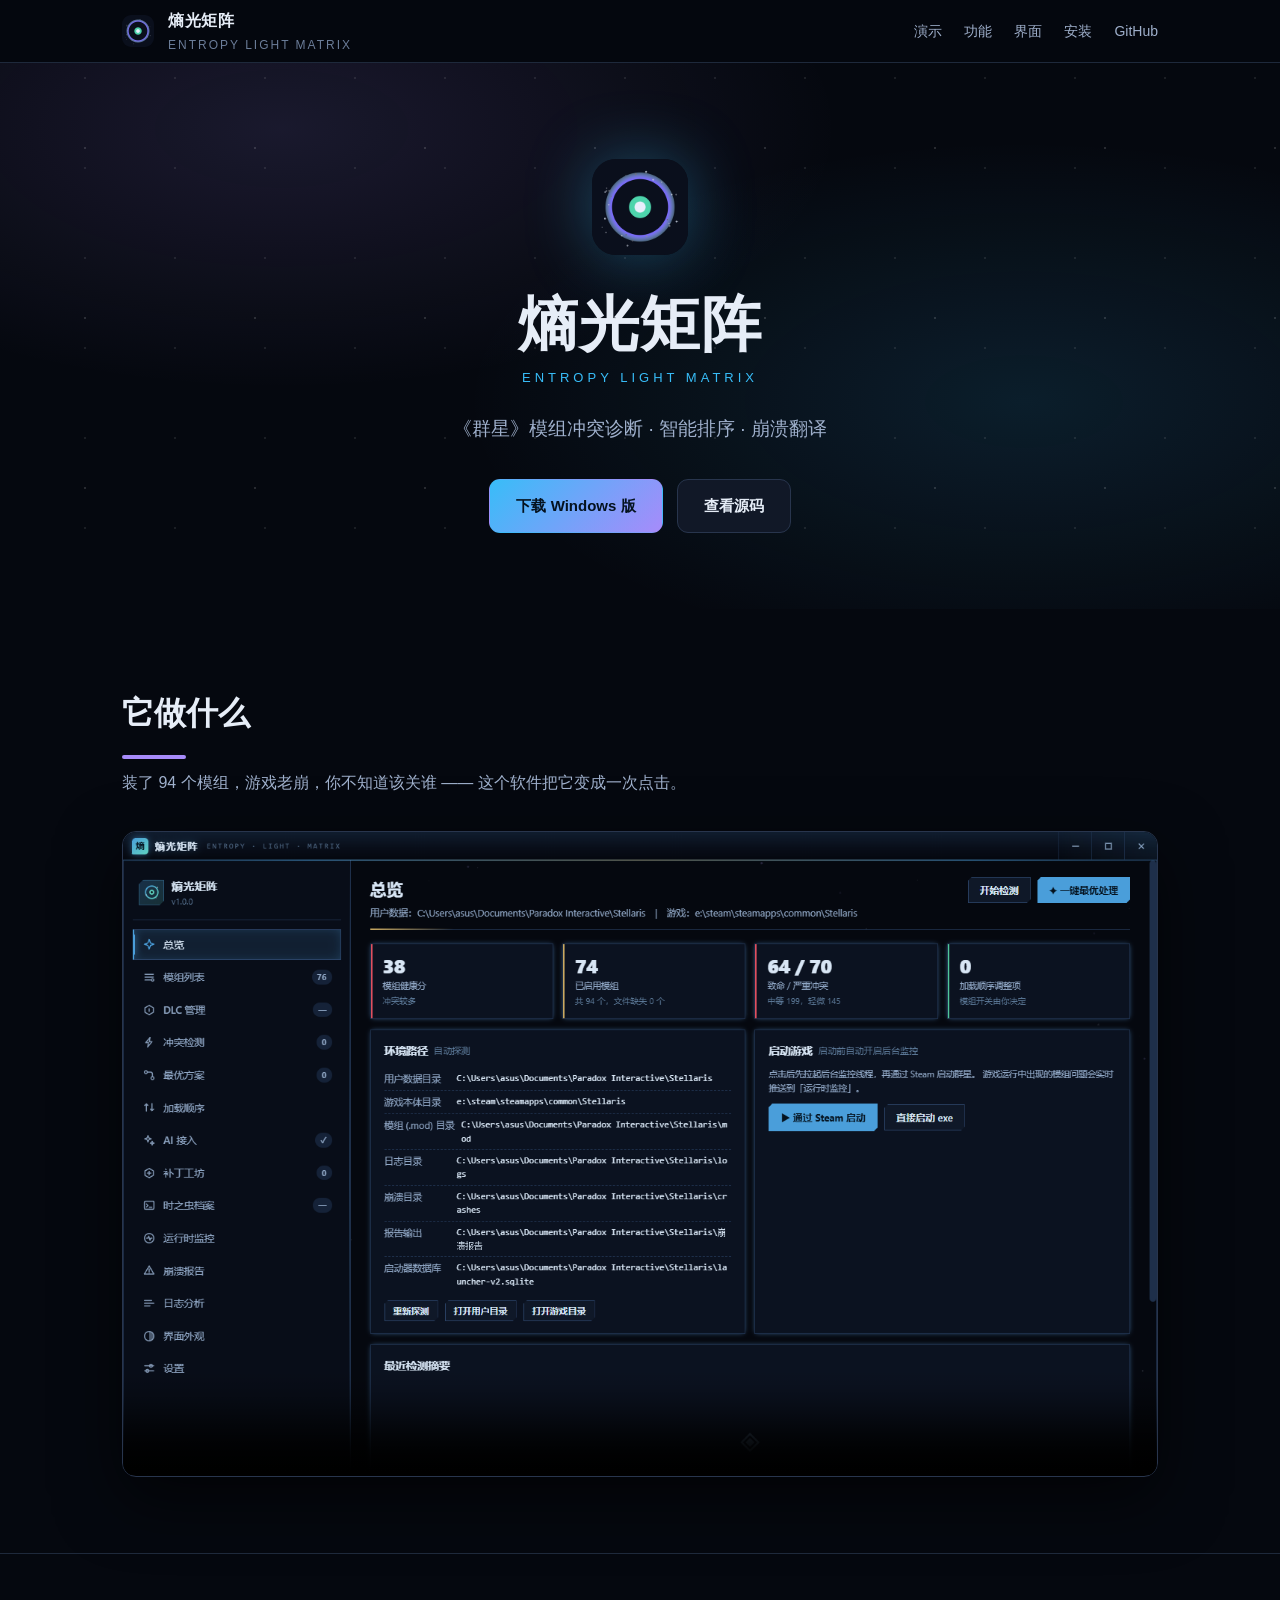
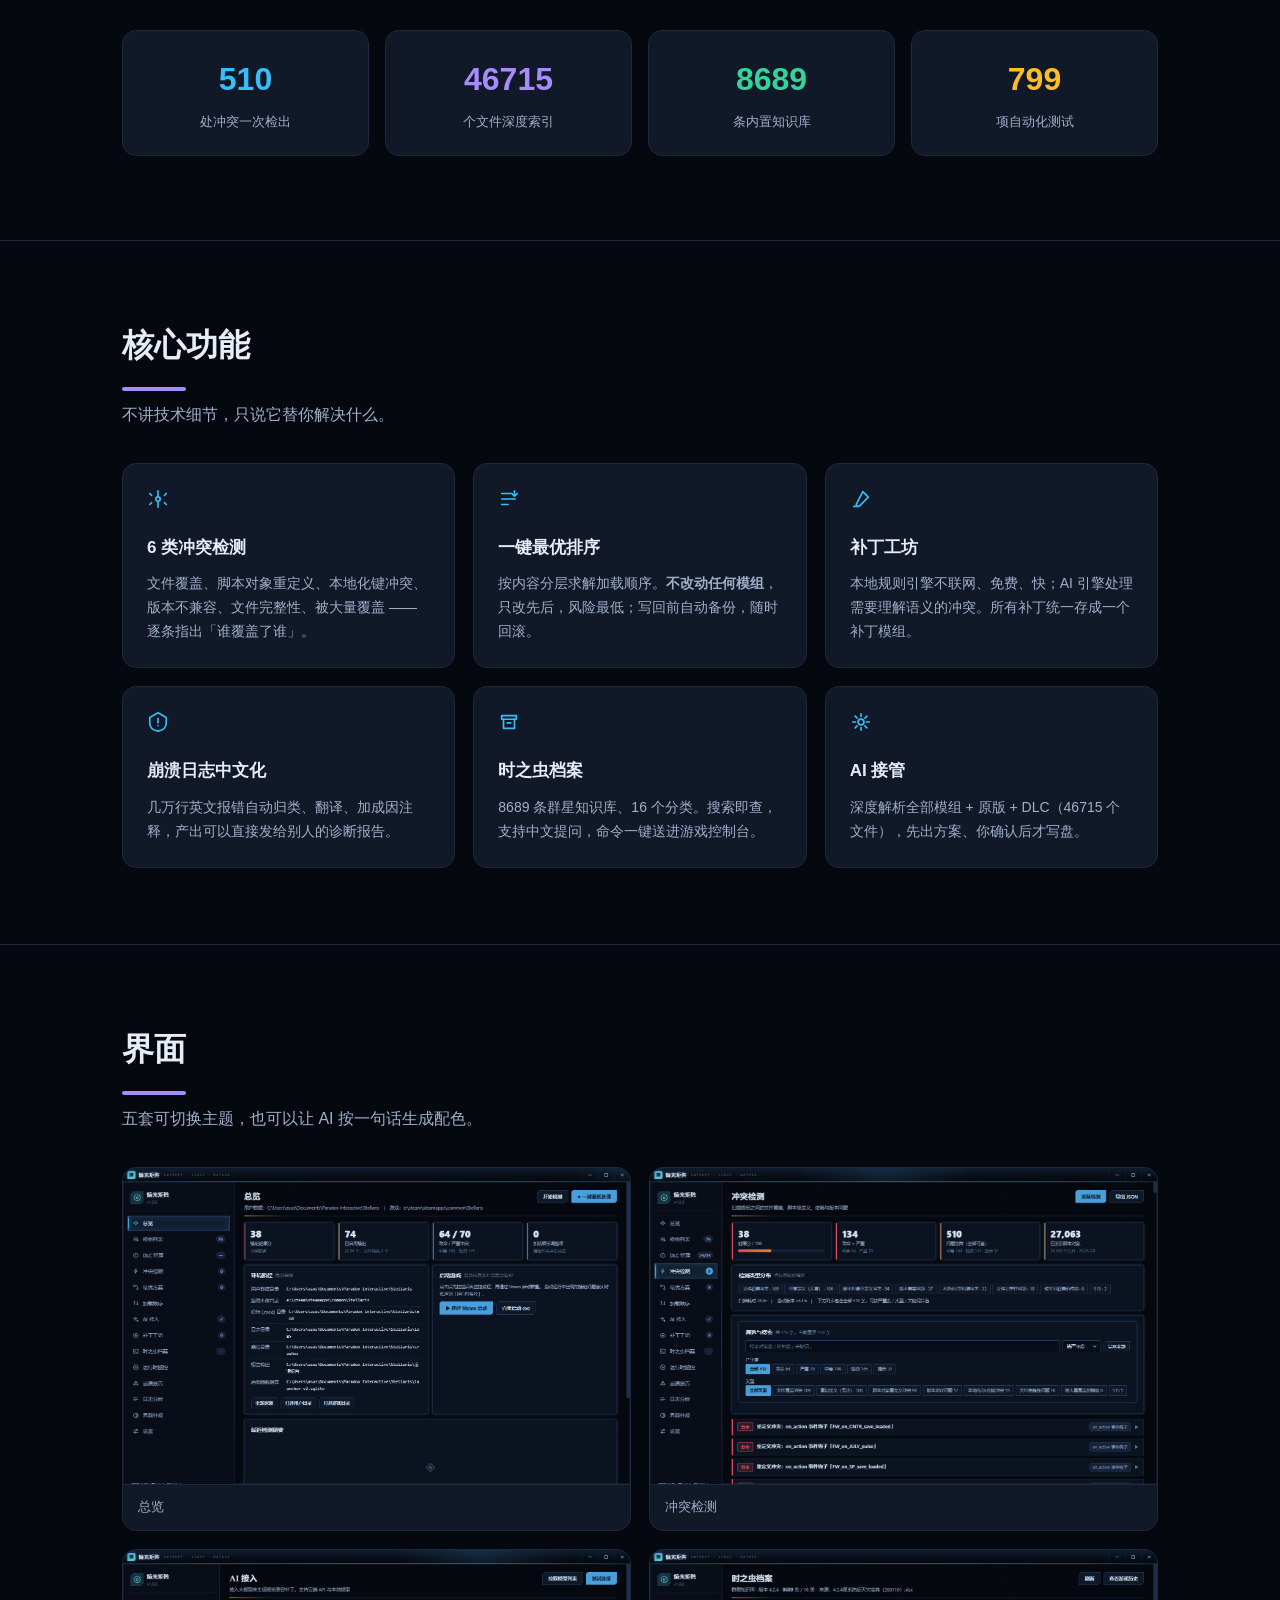
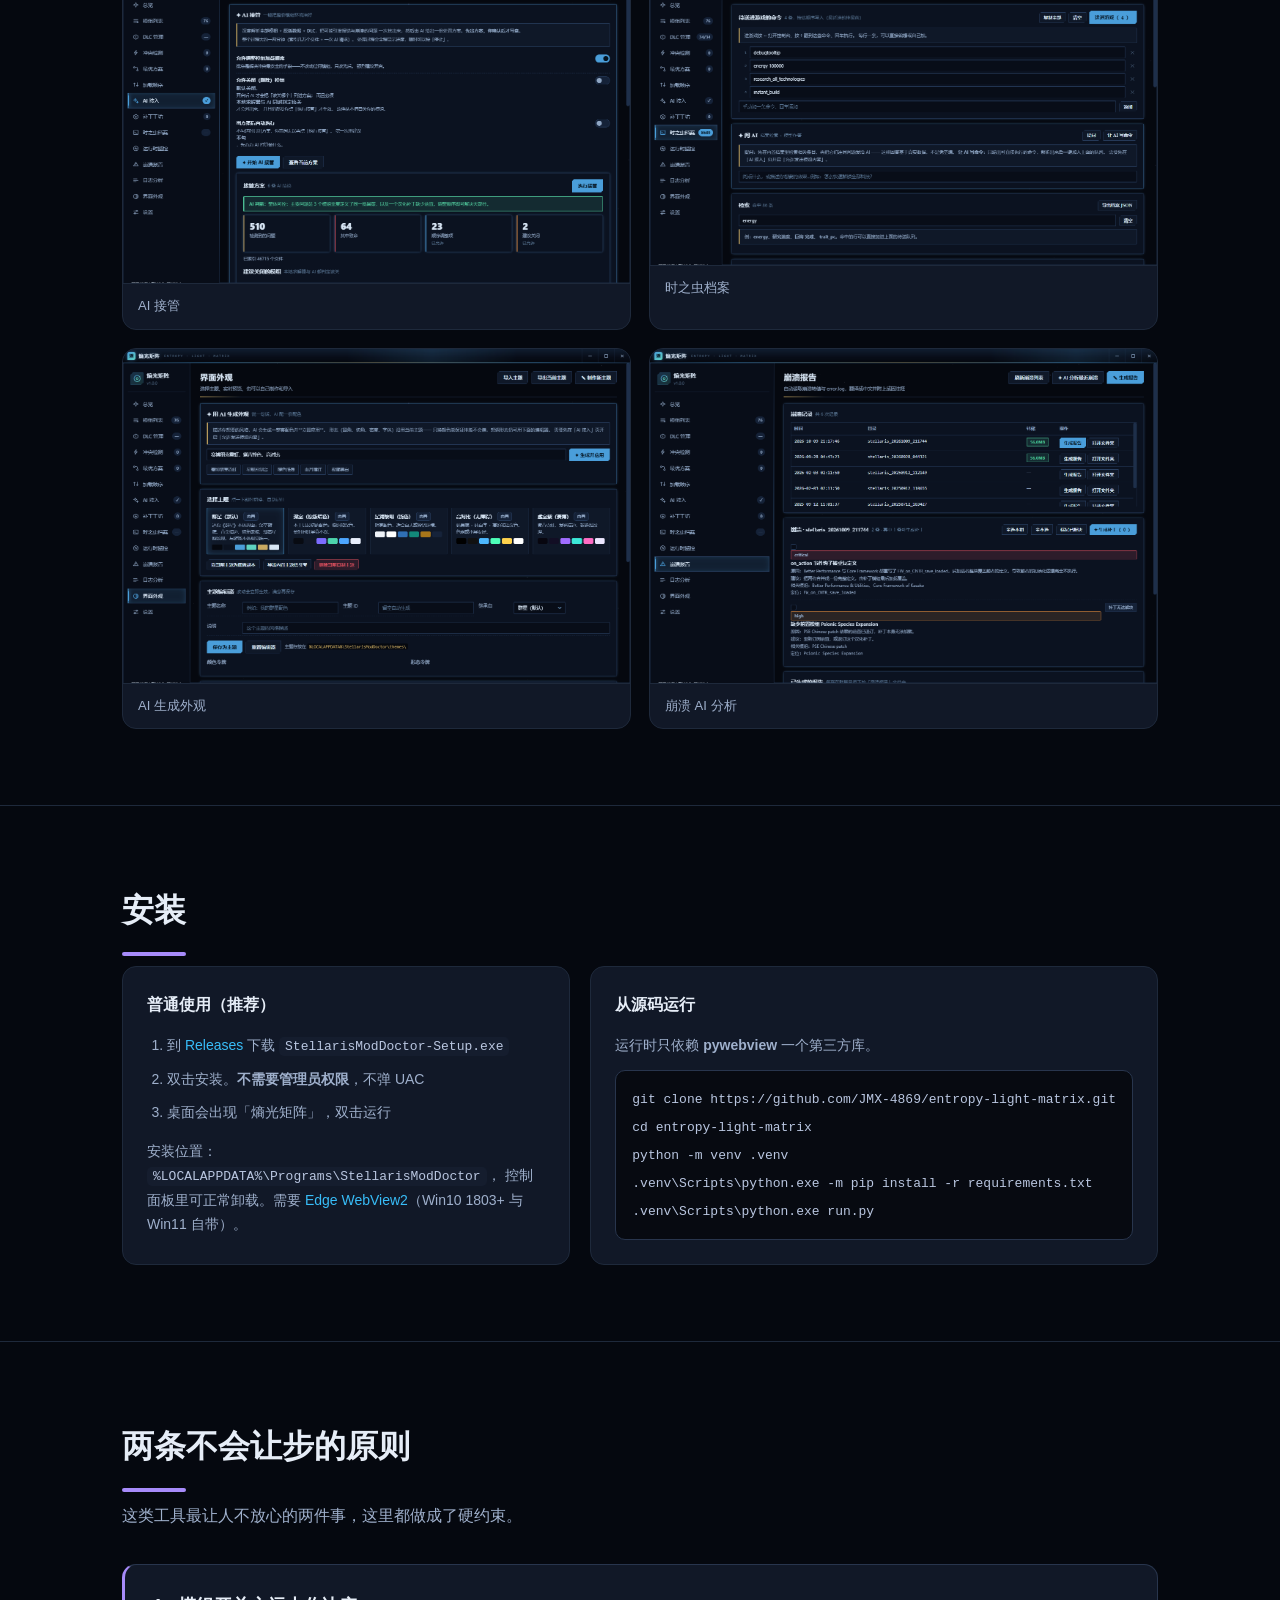
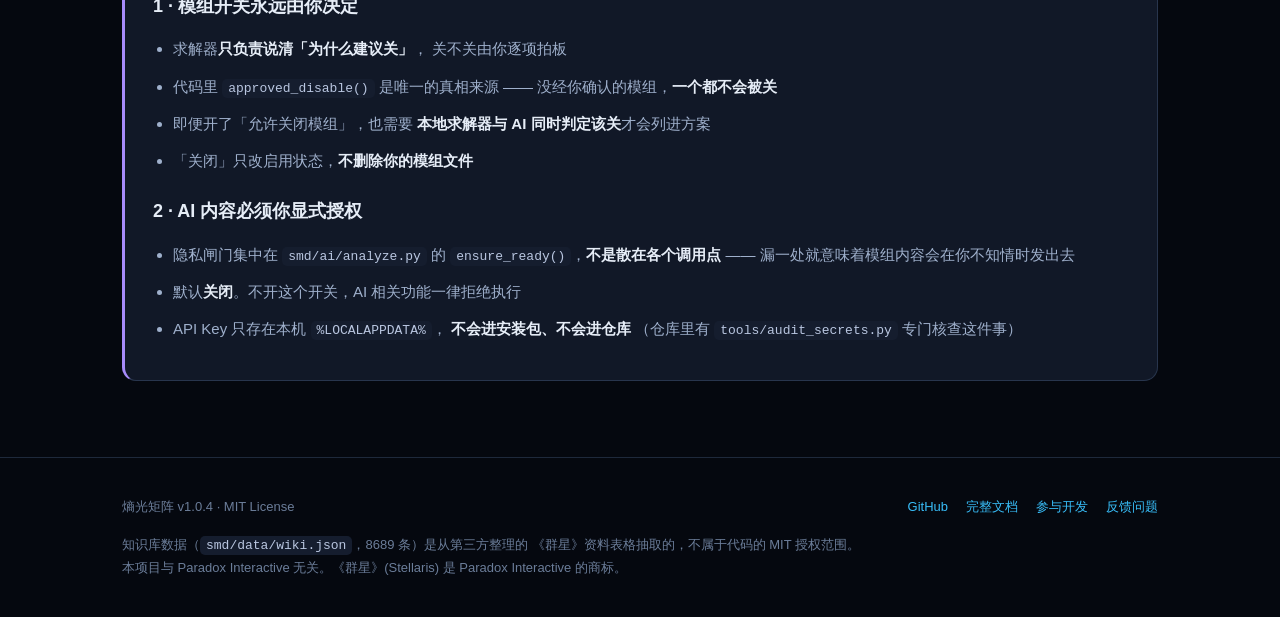
==== commit 3f396432: "feat: 网页版与轻量版彻底分开，各出安装版与免安装版 用户要求："原版内没有轻量版，轻量版内没有原版" —— 两个独立产品。  ## 分开的做法      完整版：run.py       -> " ====
--- a/docs/index.html
+++ b/docs/index.html
@@ -349,7 +349,7 @@
 
 <footer>
   <div class="wrap row">
-    <span>熵光矩阵 v1.0.3 · MIT License</span>
+    <span>熵光矩阵 v1.0.4 · MIT License</span>
     <span class="sp"></span>
     <a href="https://github.com/JMX-4869/entropy-light-matrix">GitHub</a>
     <a href="https://github.com/JMX-4869/entropy-light-matrix/blob/main/README.md">完整文档</a>
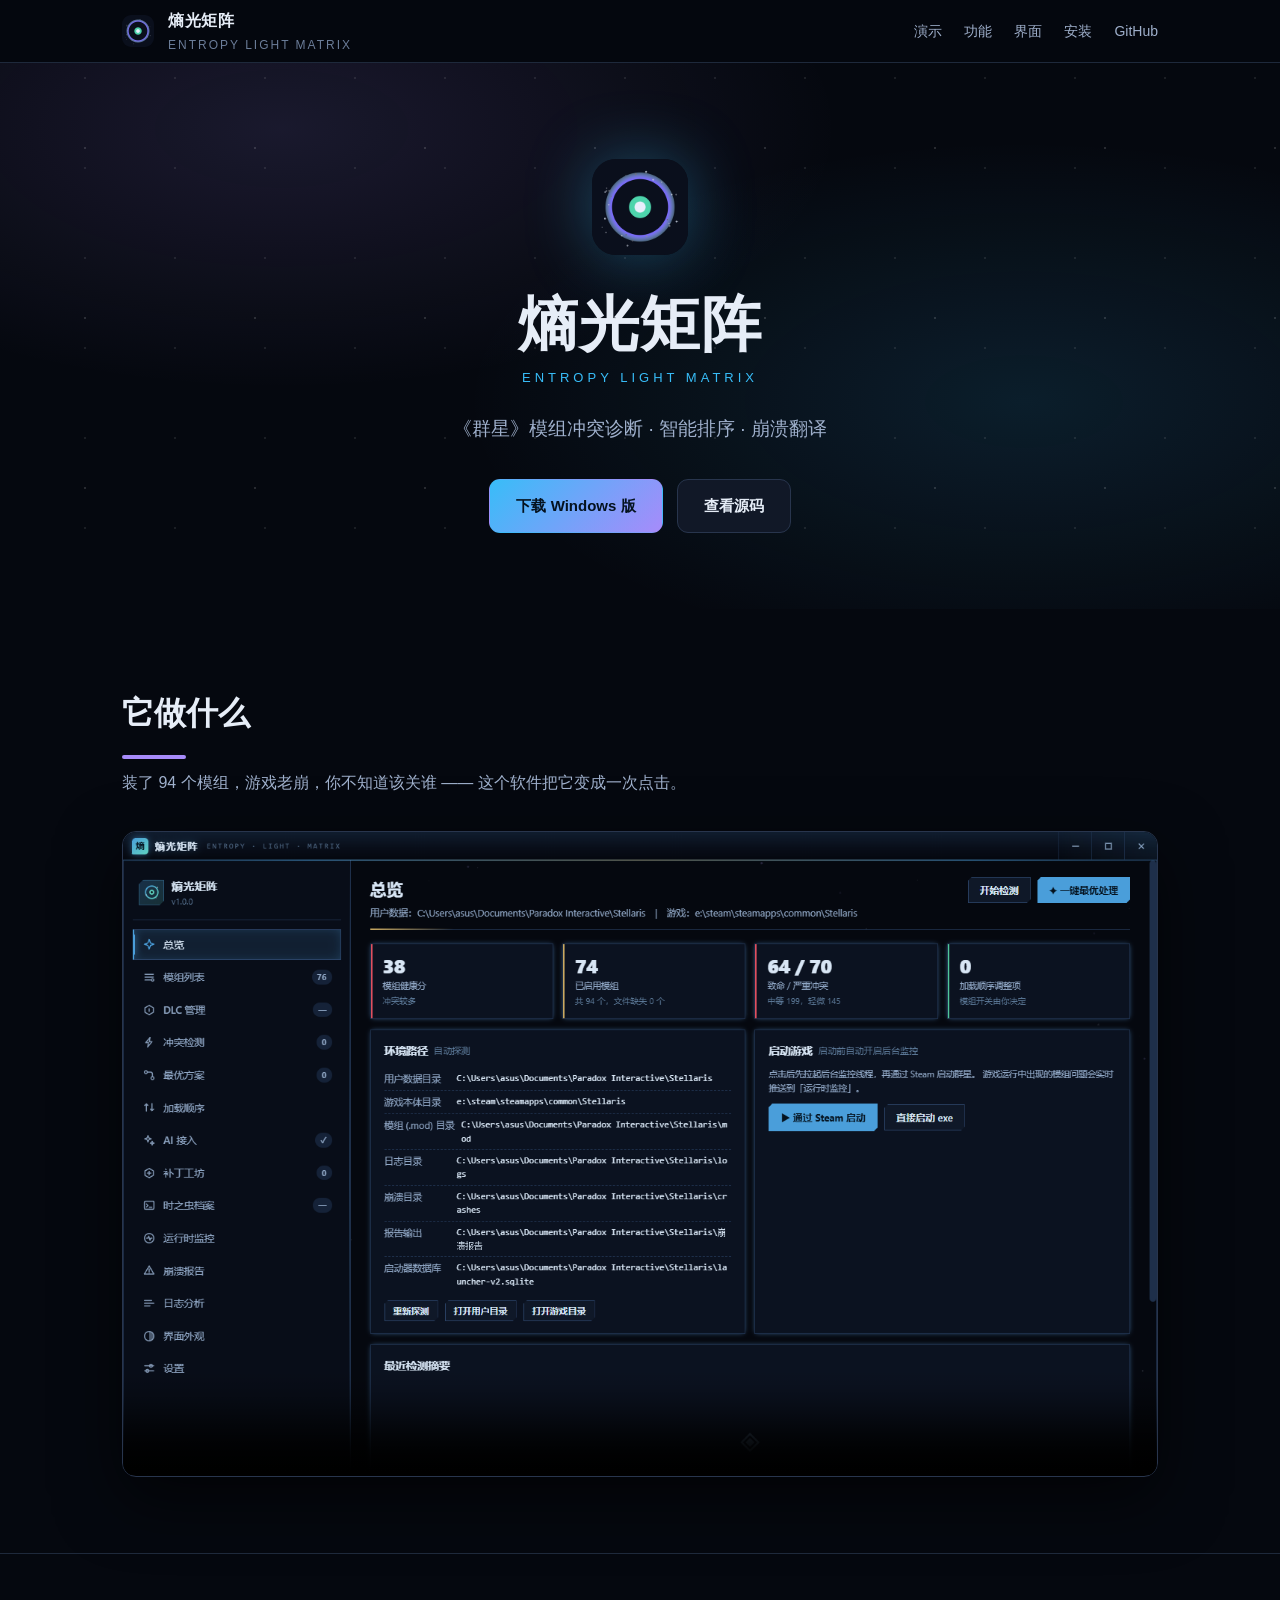
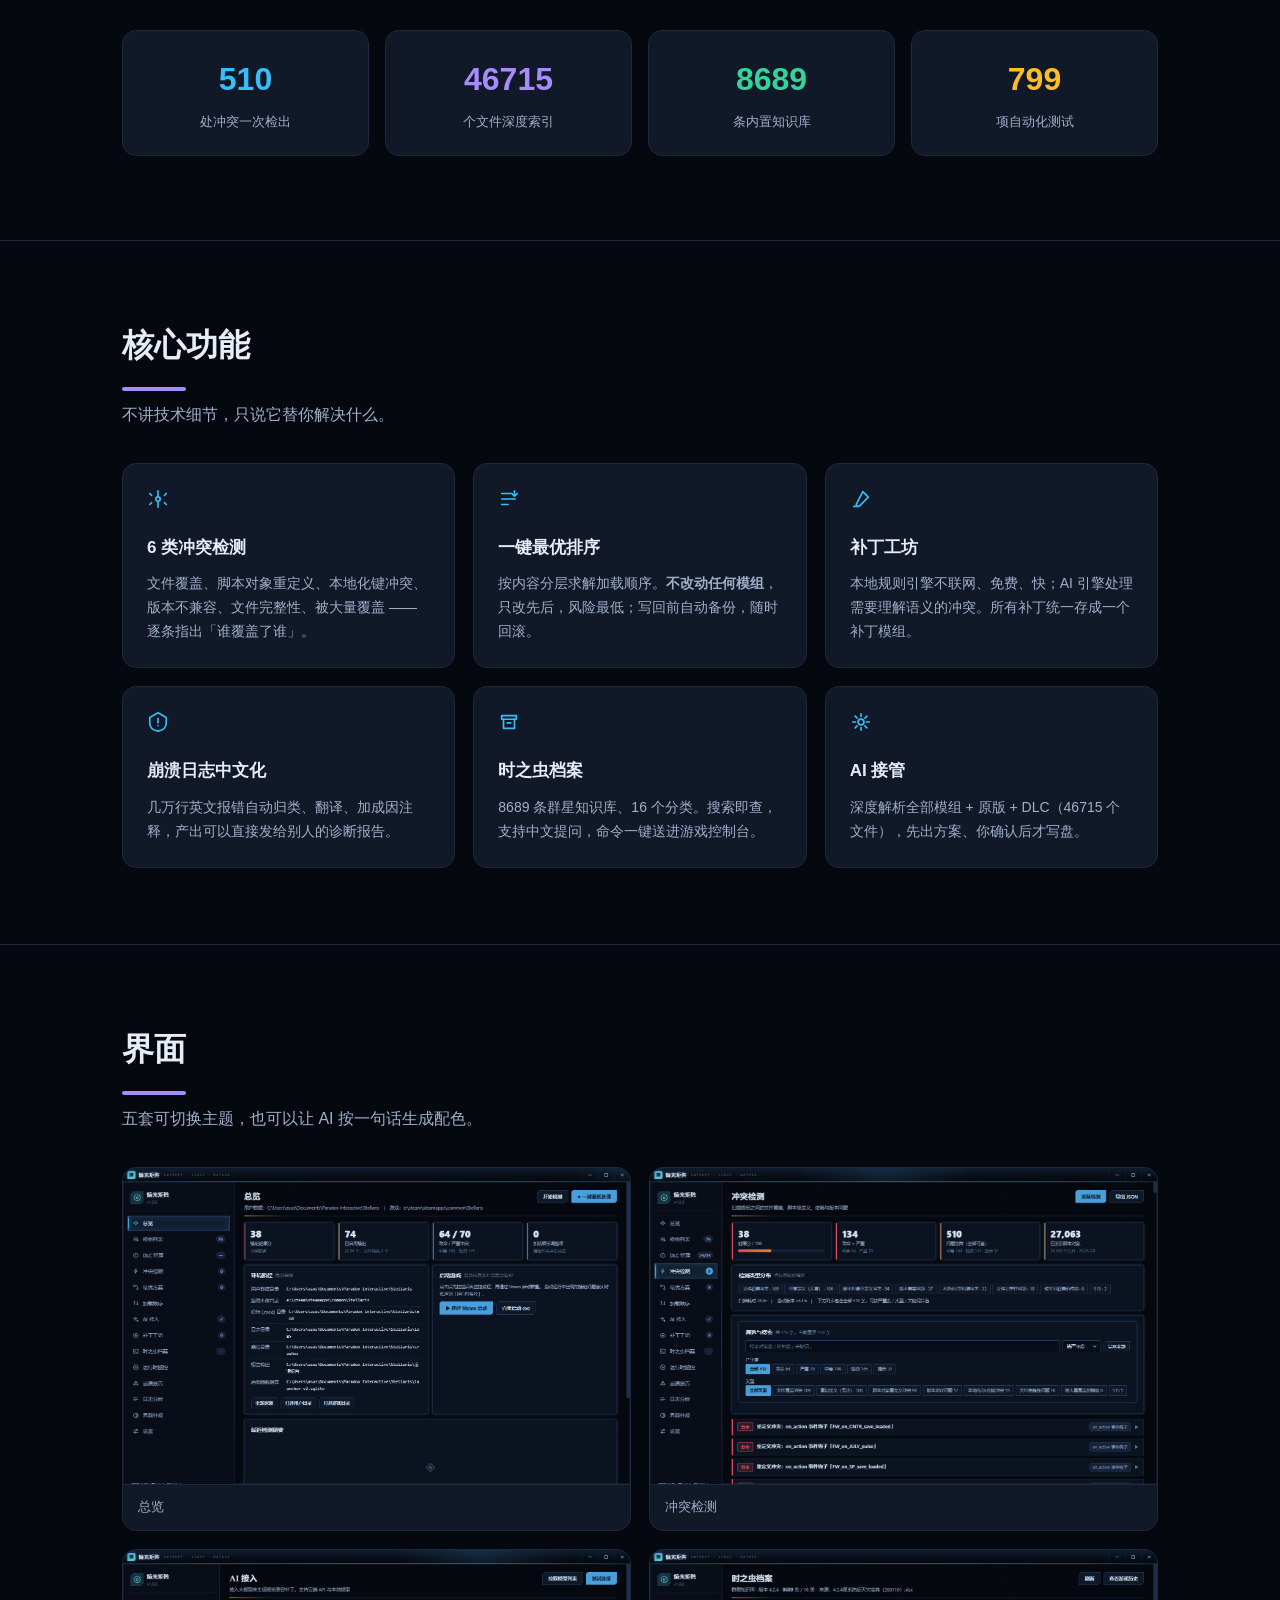
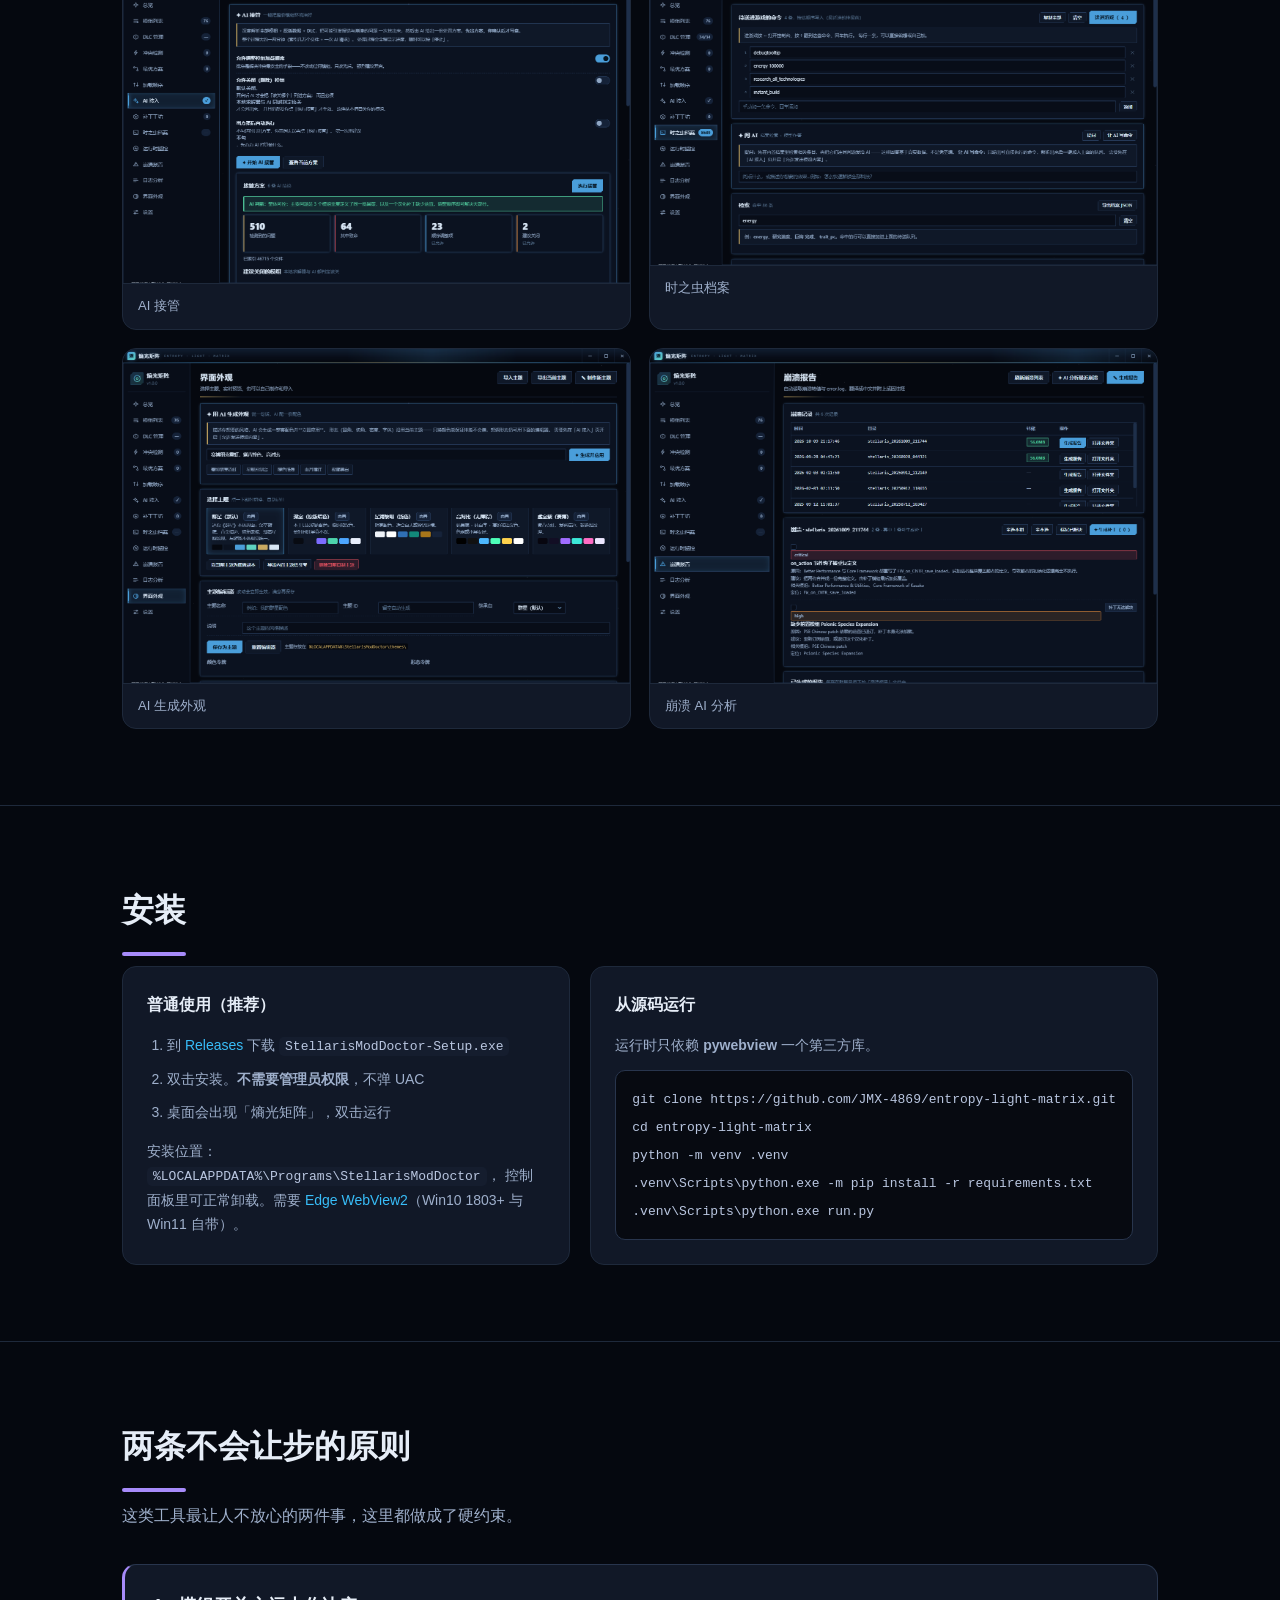
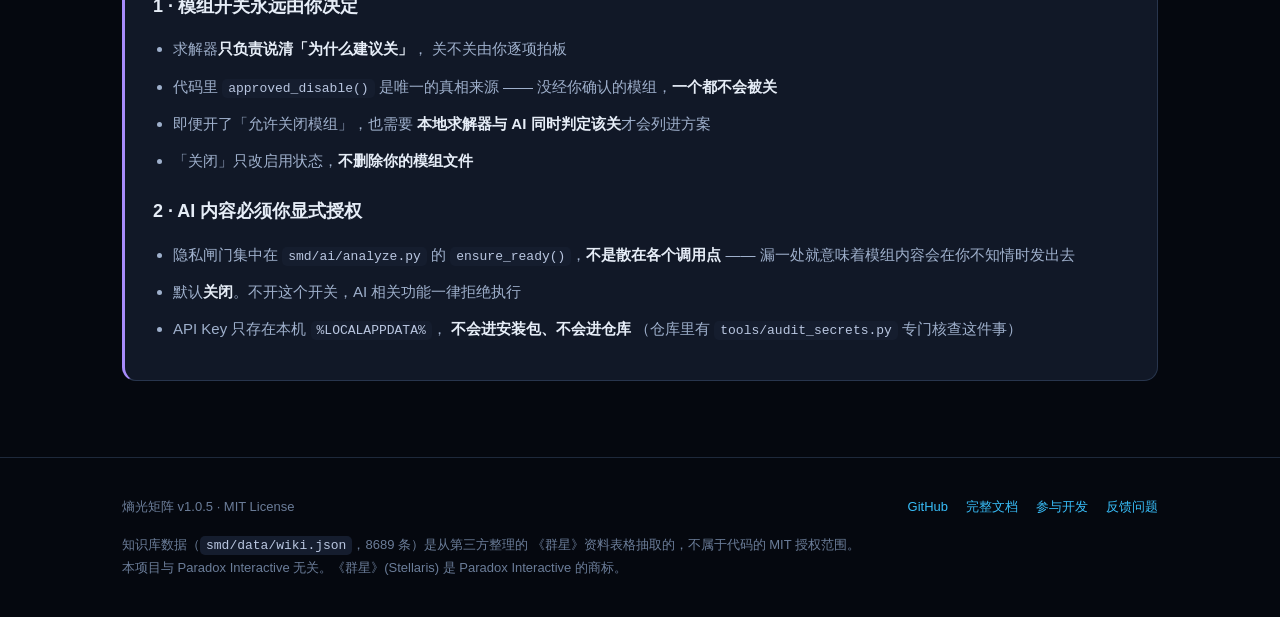
==== commit e352f44f: "docs: v1.0.5 说明与介绍站" ====
--- a/docs/index.html
+++ b/docs/index.html
@@ -349,7 +349,7 @@
 
 <footer>
   <div class="wrap row">
-    <span>熵光矩阵 v1.0.4 · MIT License</span>
+    <span>熵光矩阵 v1.0.5 · MIT License</span>
     <span class="sp"></span>
     <a href="https://github.com/JMX-4869/entropy-light-matrix">GitHub</a>
     <a href="https://github.com/JMX-4869/entropy-light-matrix/blob/main/README.md">完整文档</a>
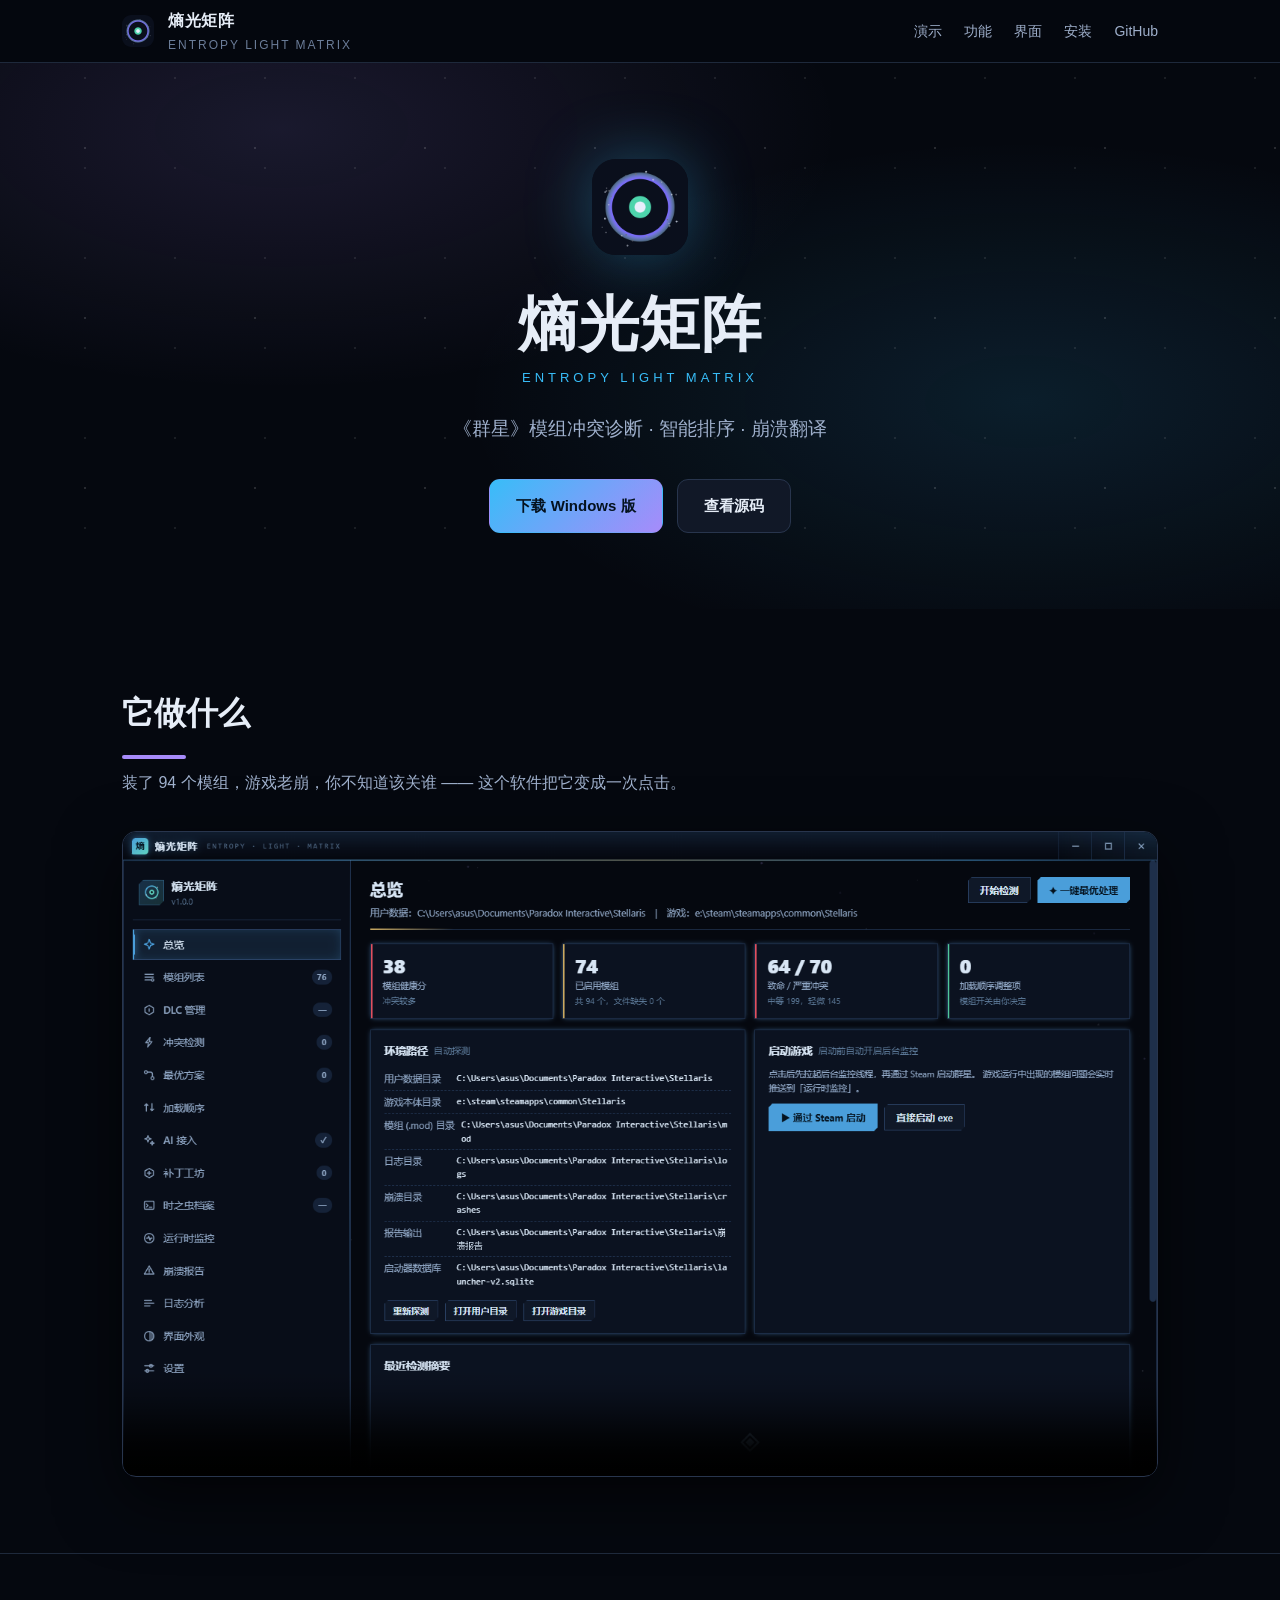
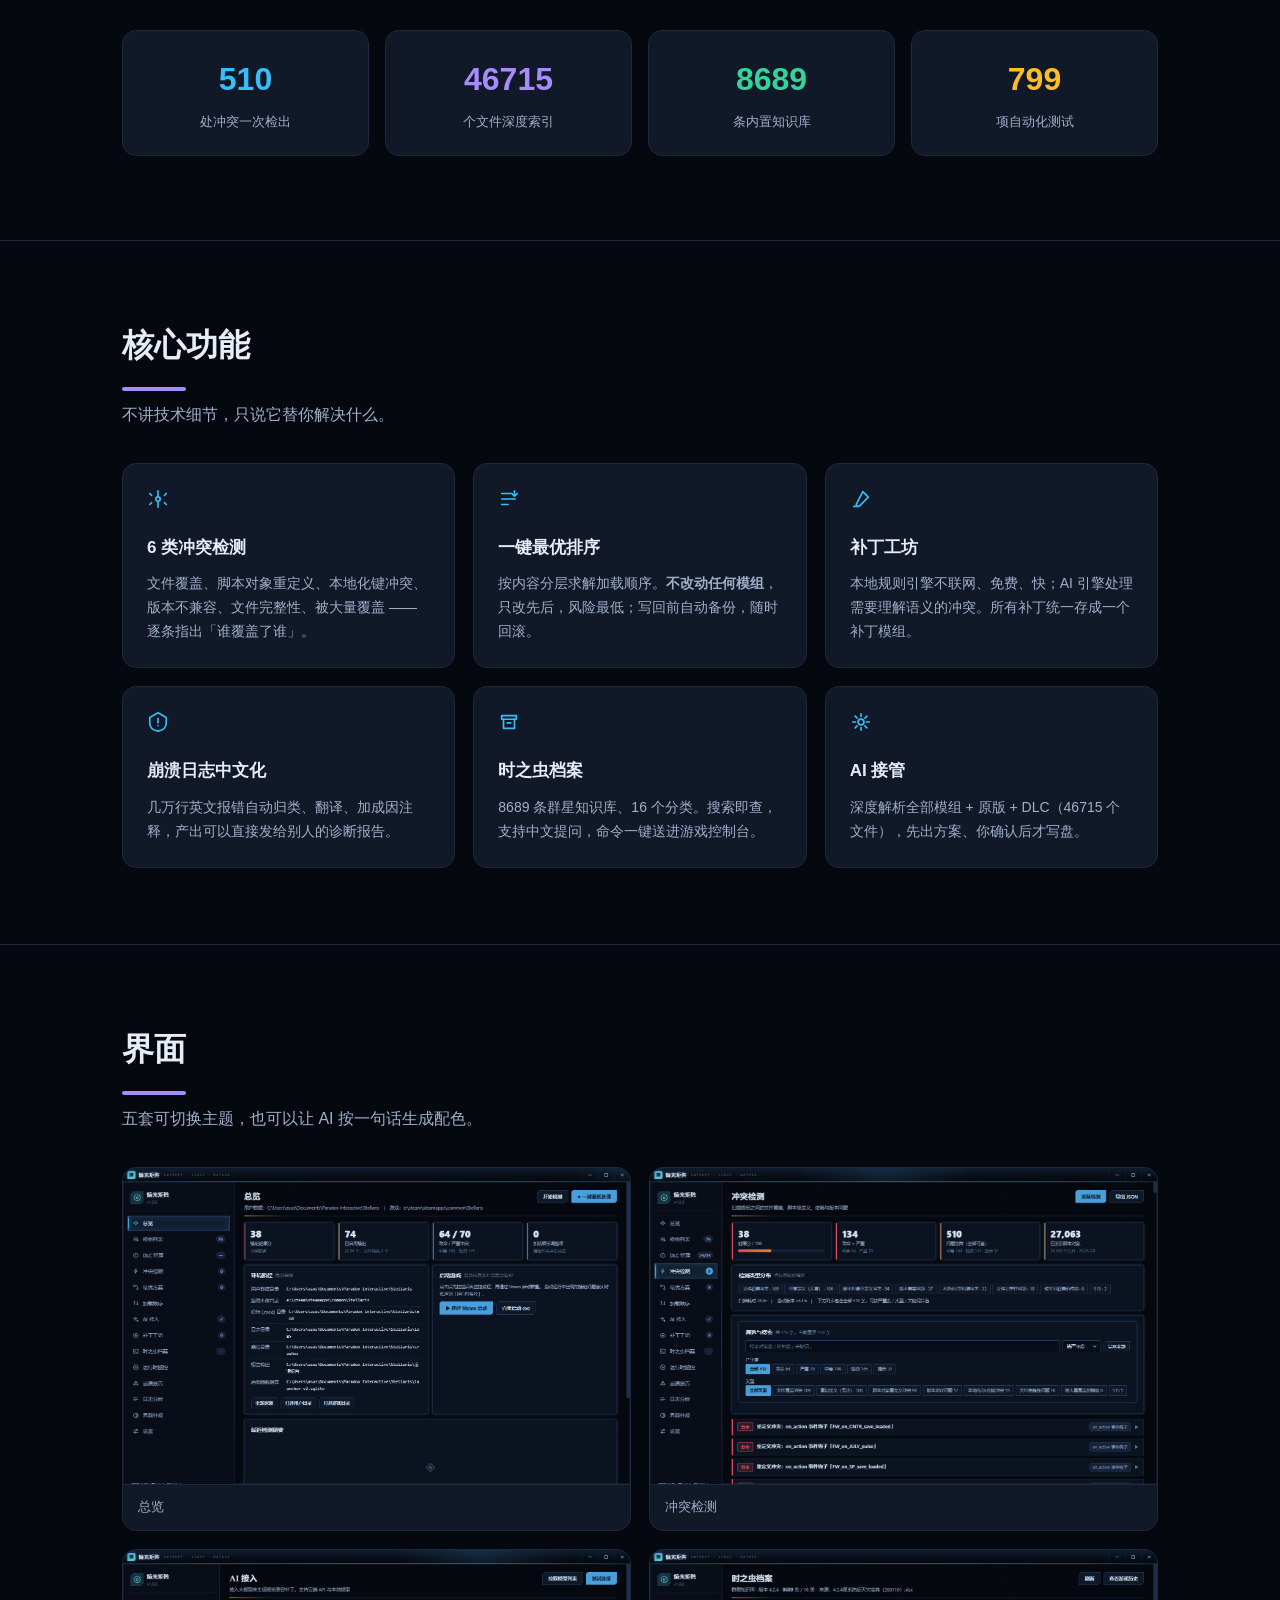
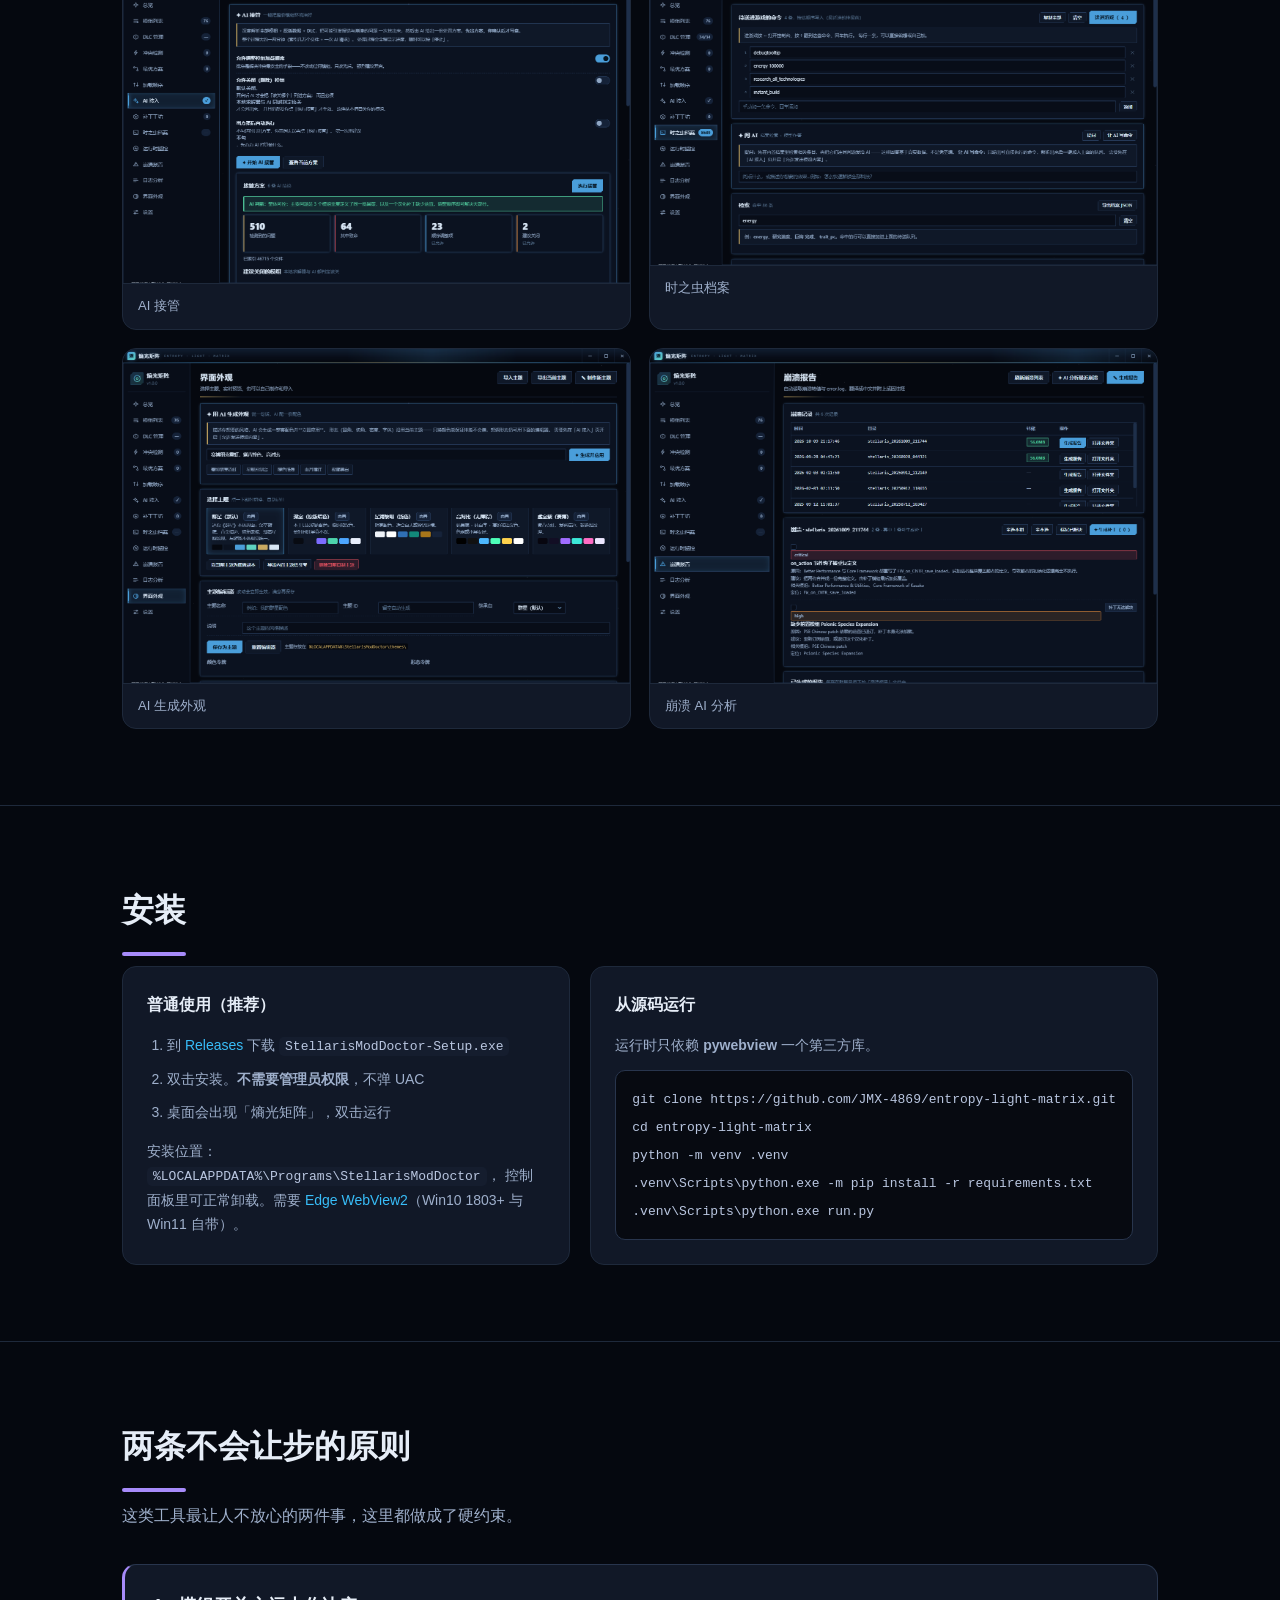
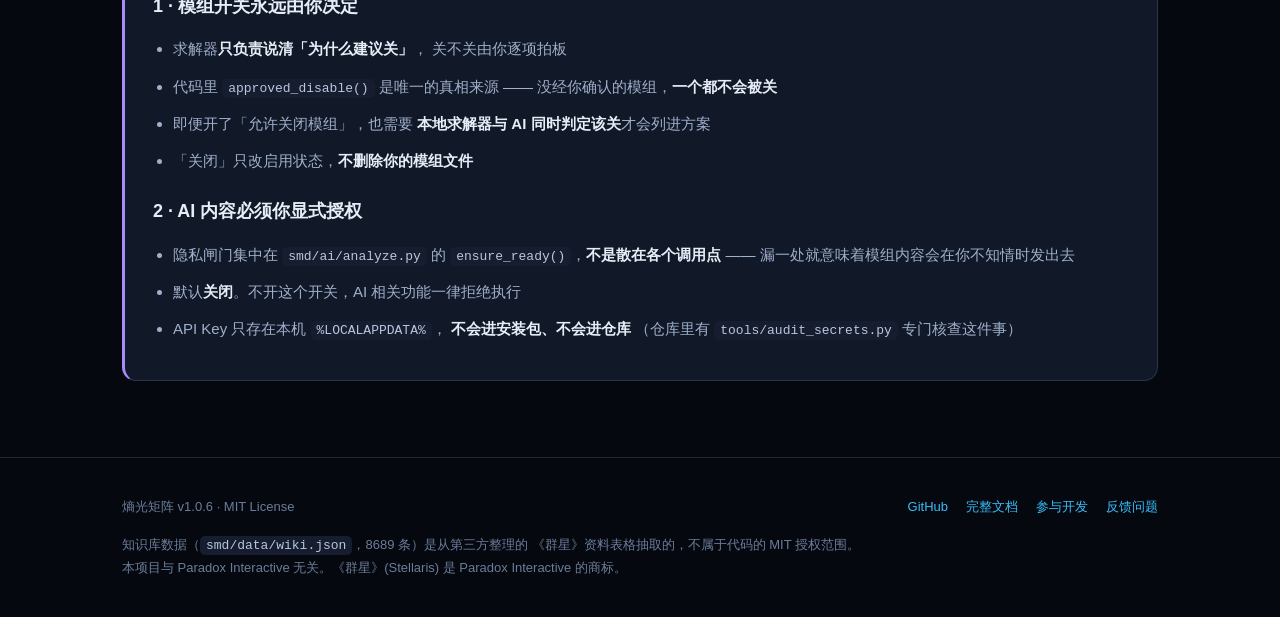
==== commit 657fae4d: "docs: v1.0.6 说明与介绍站" ====
--- a/docs/index.html
+++ b/docs/index.html
@@ -349,7 +349,7 @@
 
 <footer>
   <div class="wrap row">
-    <span>熵光矩阵 v1.0.5 · MIT License</span>
+    <span>熵光矩阵 v1.0.6 · MIT License</span>
     <span class="sp"></span>
     <a href="https://github.com/JMX-4869/entropy-light-matrix">GitHub</a>
     <a href="https://github.com/JMX-4869/entropy-light-matrix/blob/main/README.md">完整文档</a>
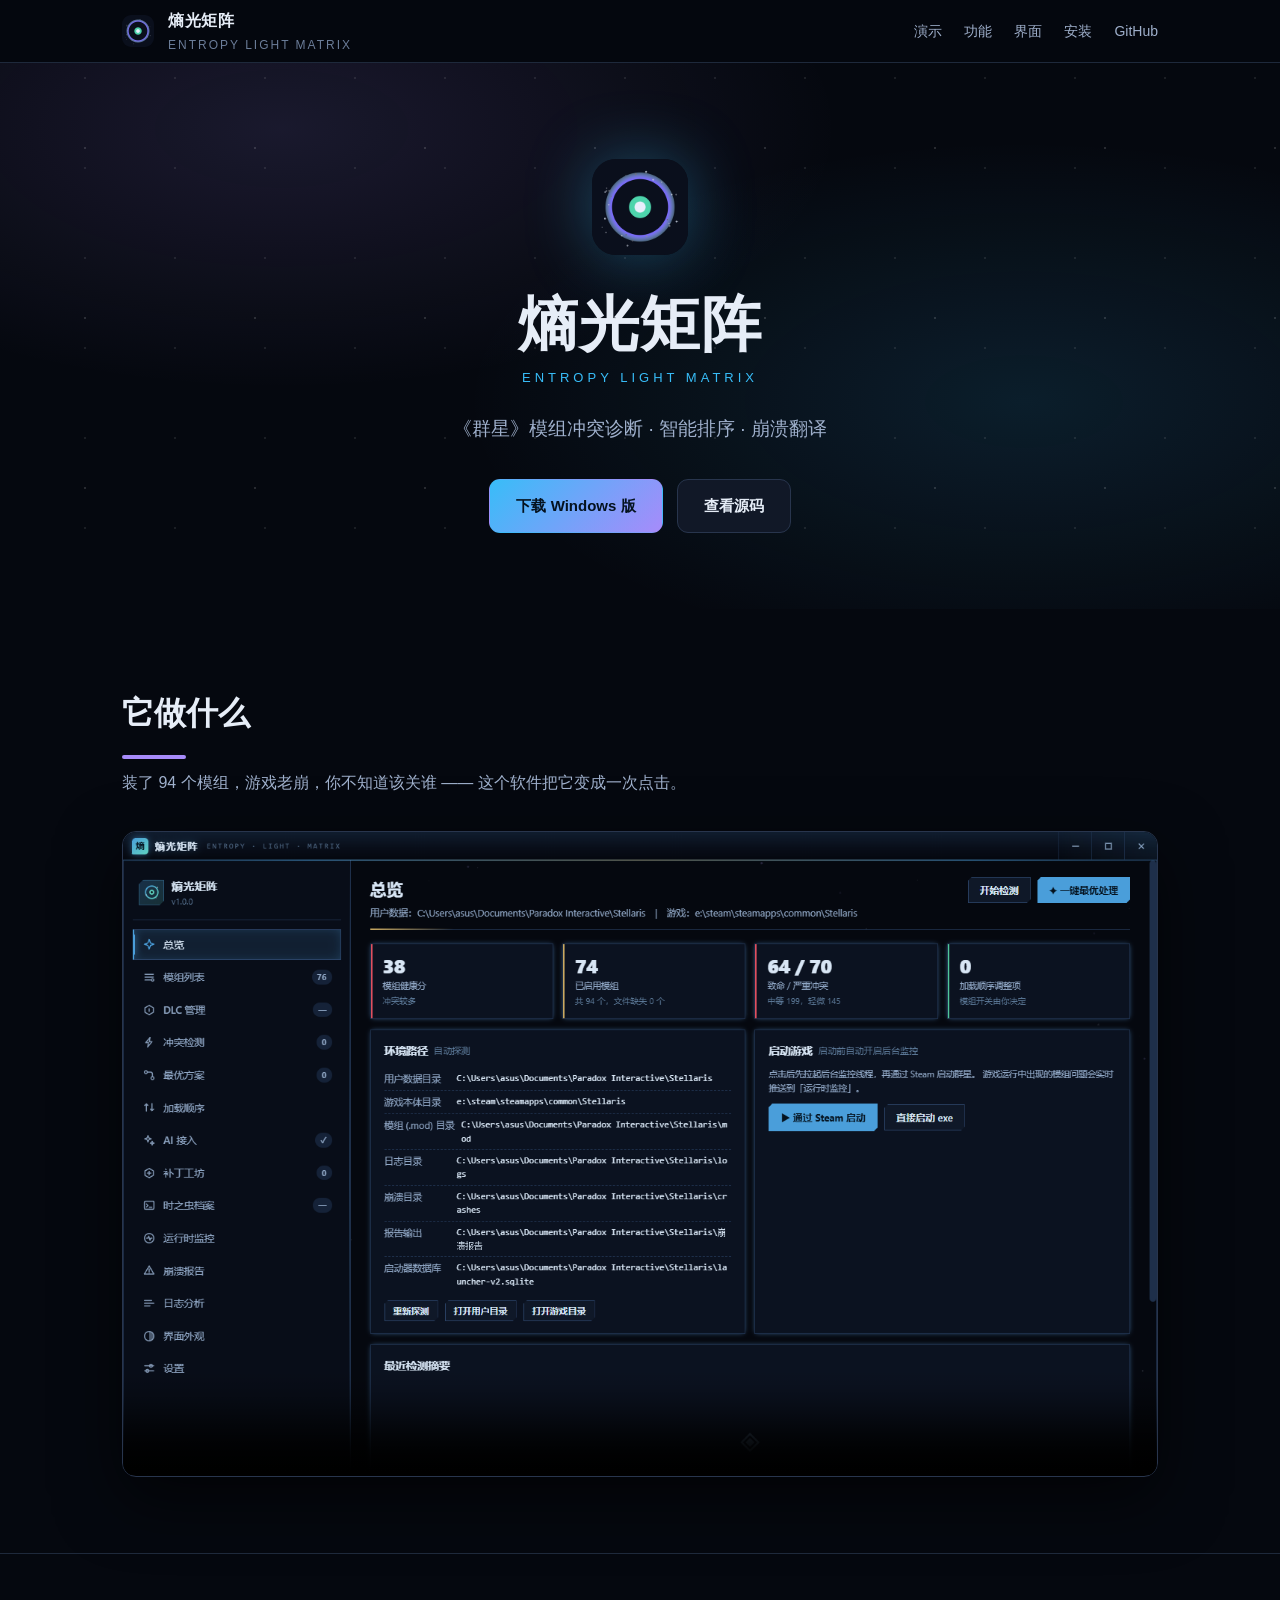
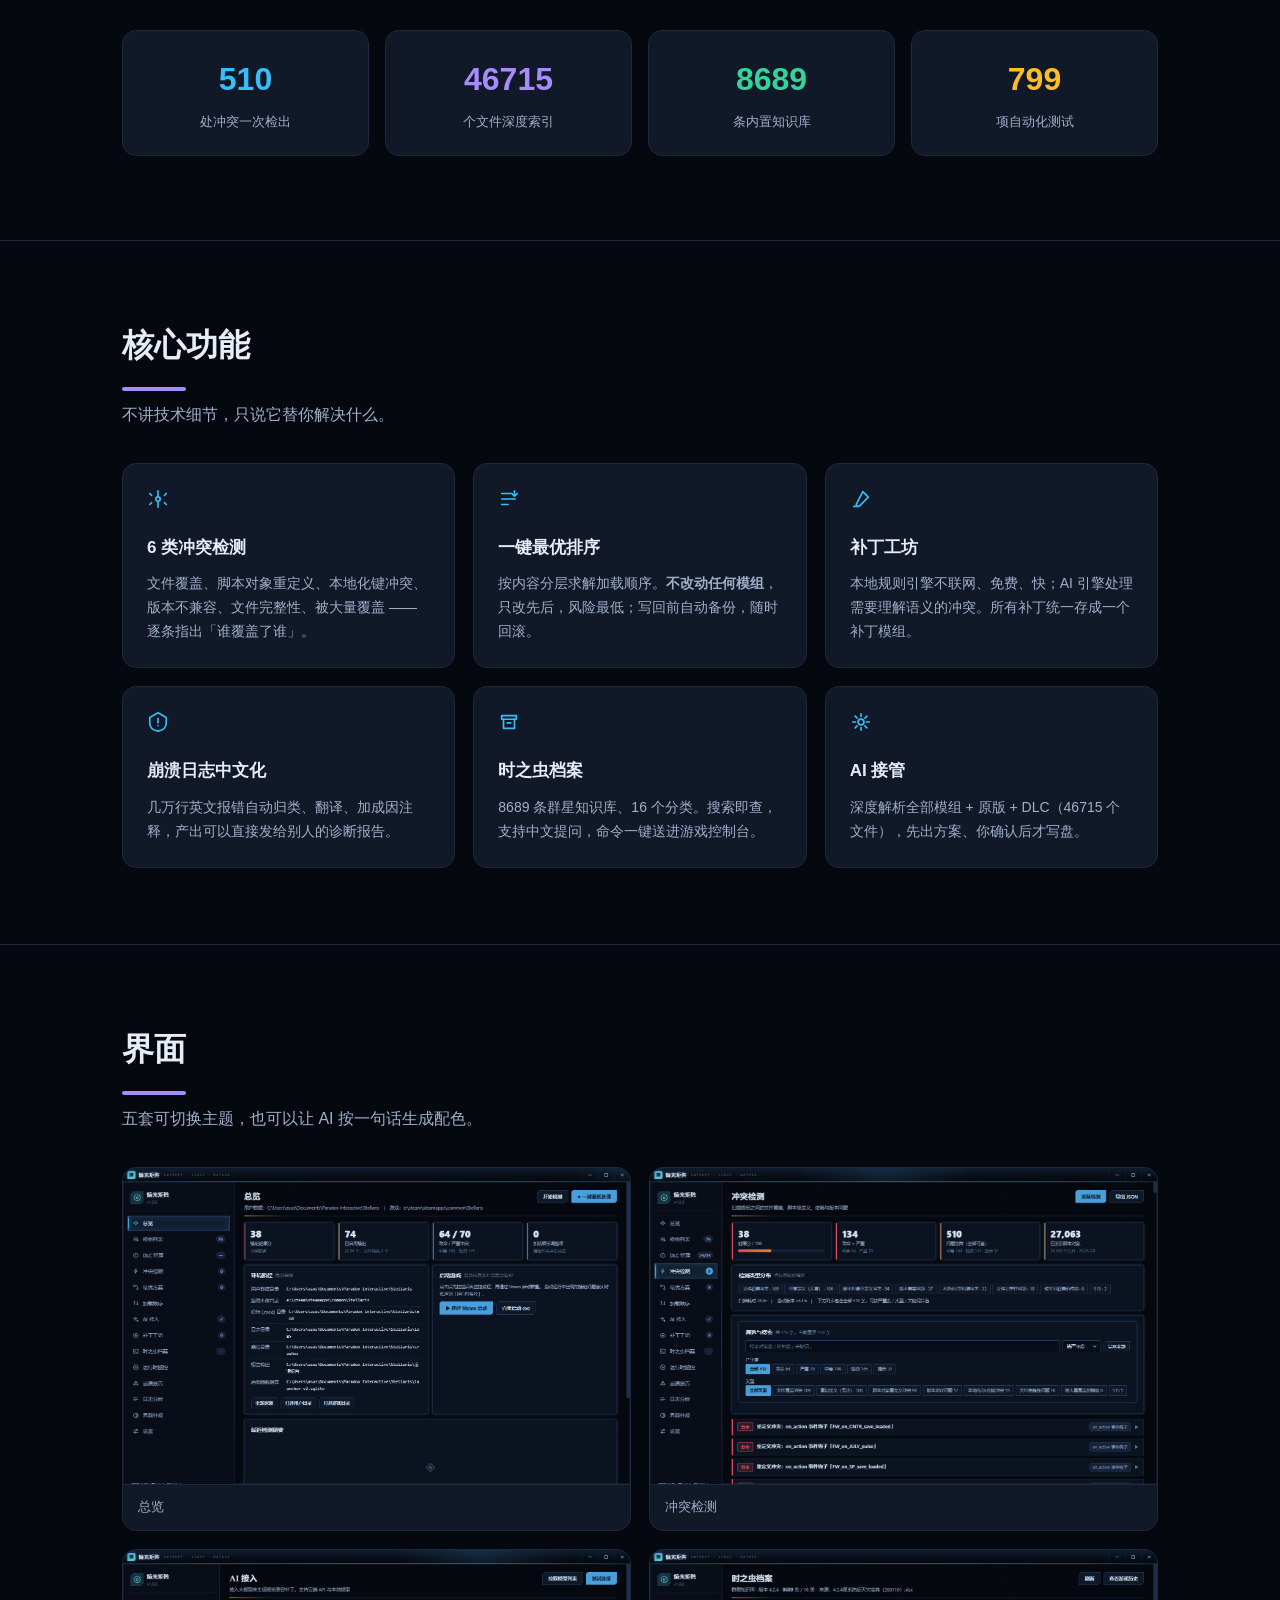
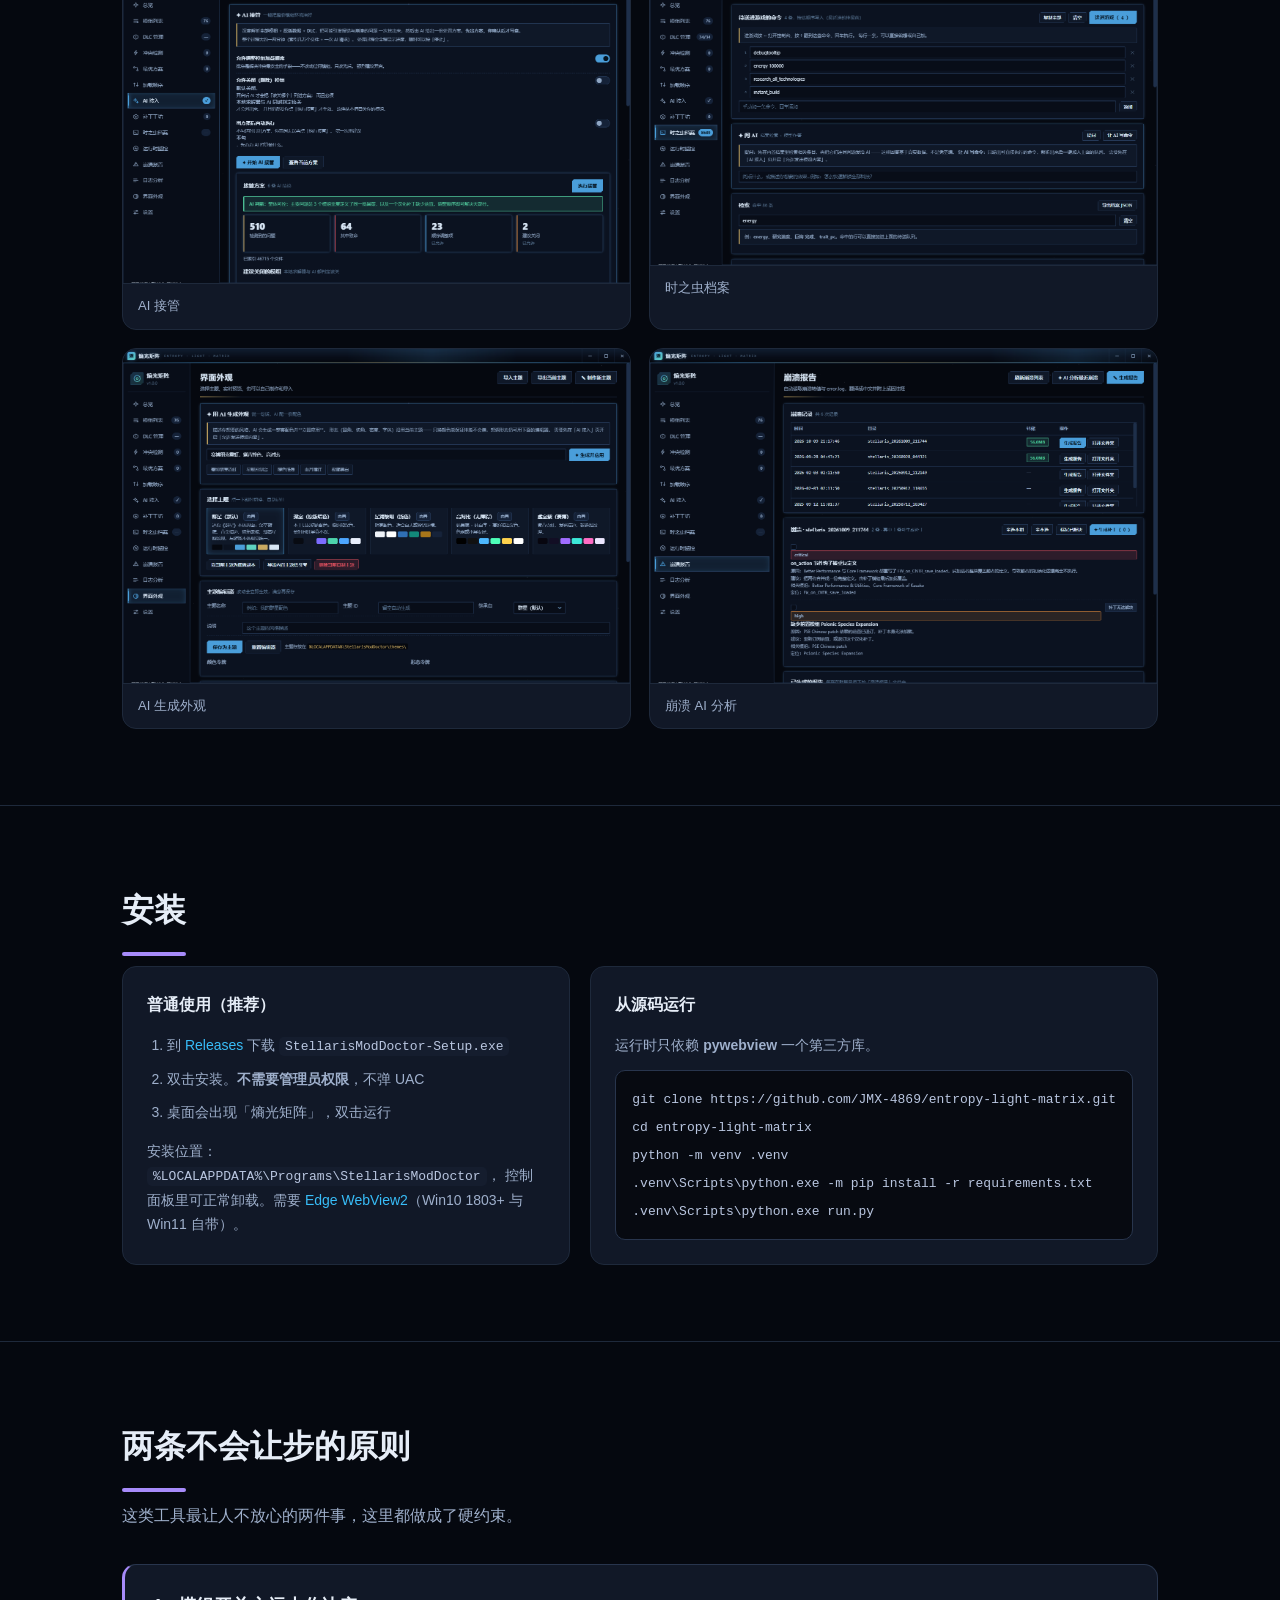
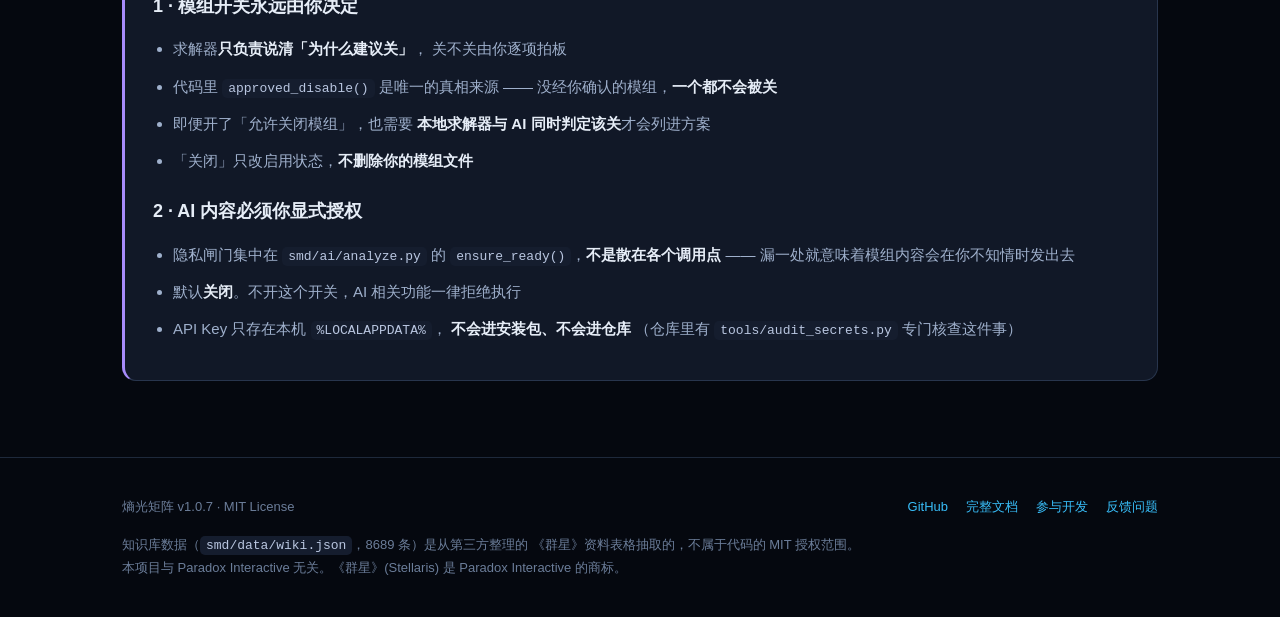
==== commit b06fc93a: "chore: 校验表补轻量版两个附件 之前 ASSETS 只登记了完整版的两个名字，轻量版的附件校验时 只能「跳过比对」—— 跳过不等于通过，等于没验。" ====
--- a/docs/index.html
+++ b/docs/index.html
@@ -349,7 +349,7 @@
 
 <footer>
   <div class="wrap row">
-    <span>熵光矩阵 v1.0.6 · MIT License</span>
+    <span>熵光矩阵 v1.0.7 · MIT License</span>
     <span class="sp"></span>
     <a href="https://github.com/JMX-4869/entropy-light-matrix">GitHub</a>
     <a href="https://github.com/JMX-4869/entropy-light-matrix/blob/main/README.md">完整文档</a>
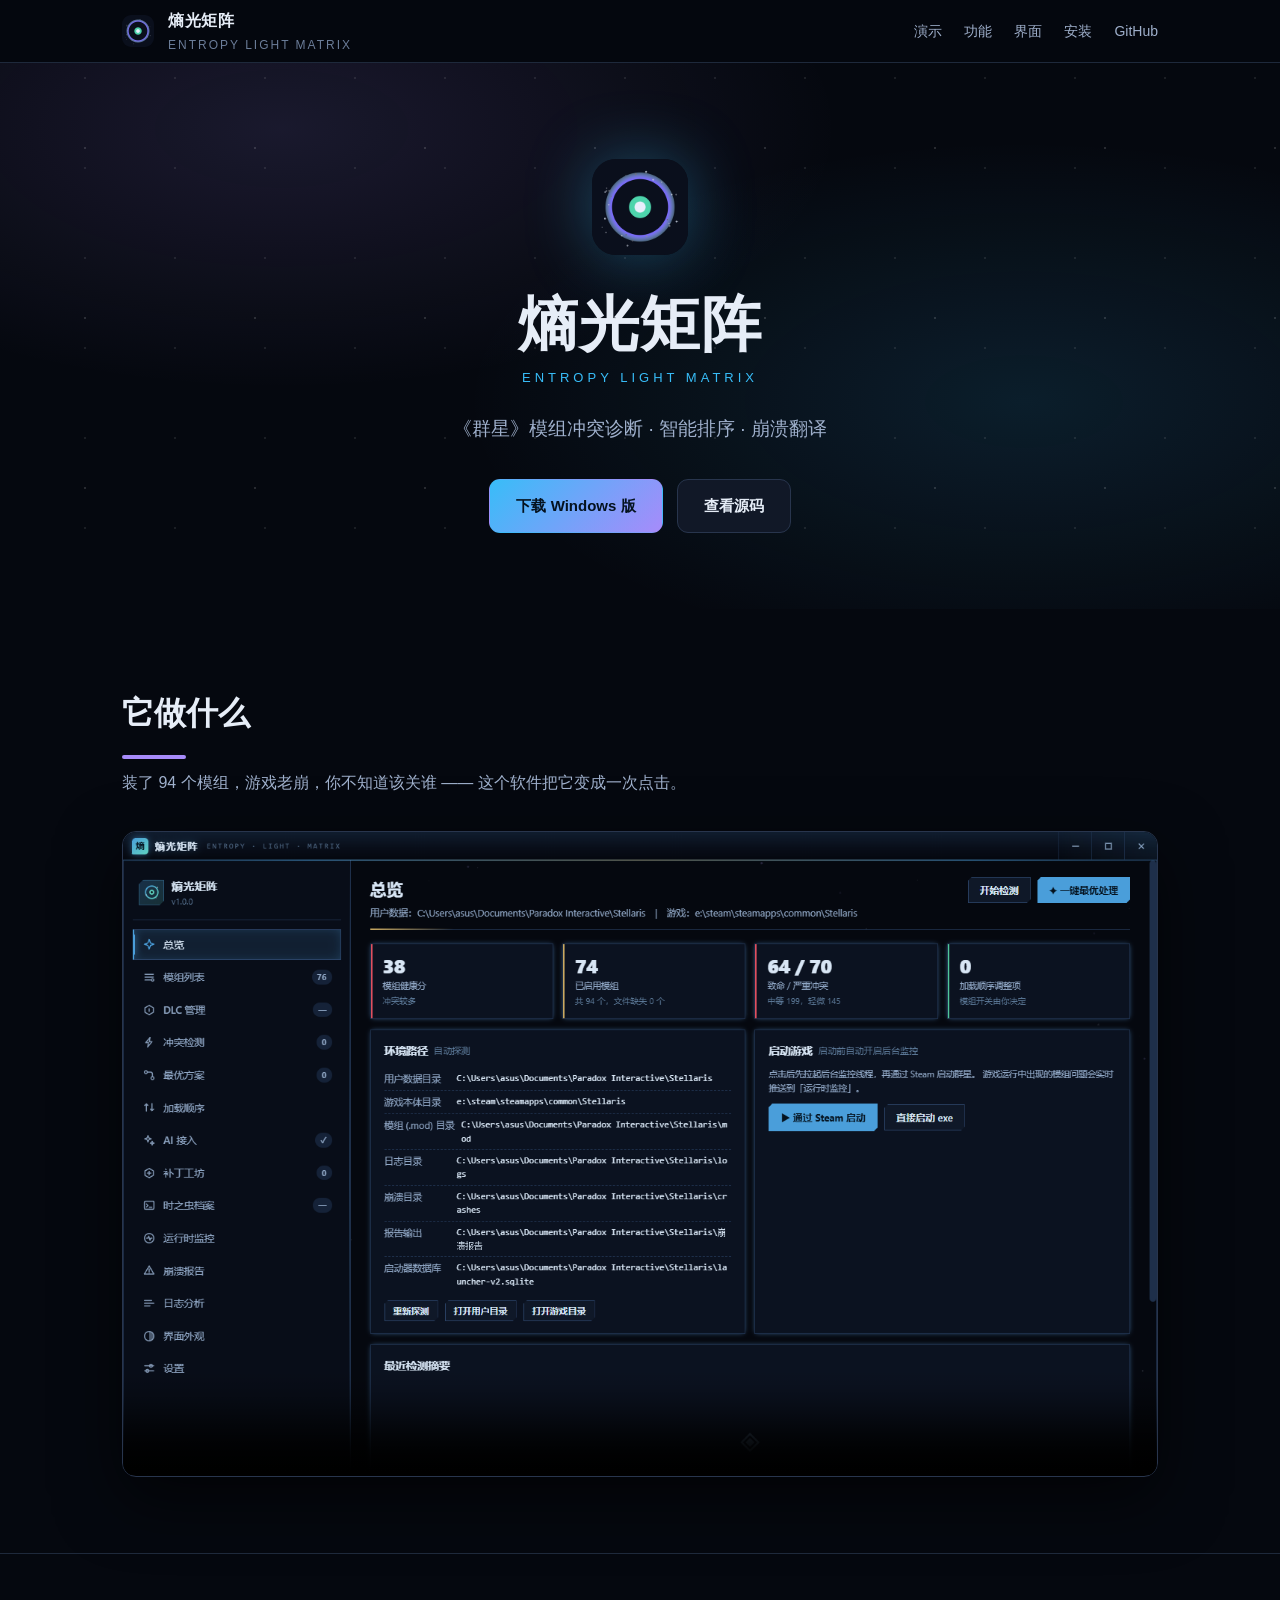
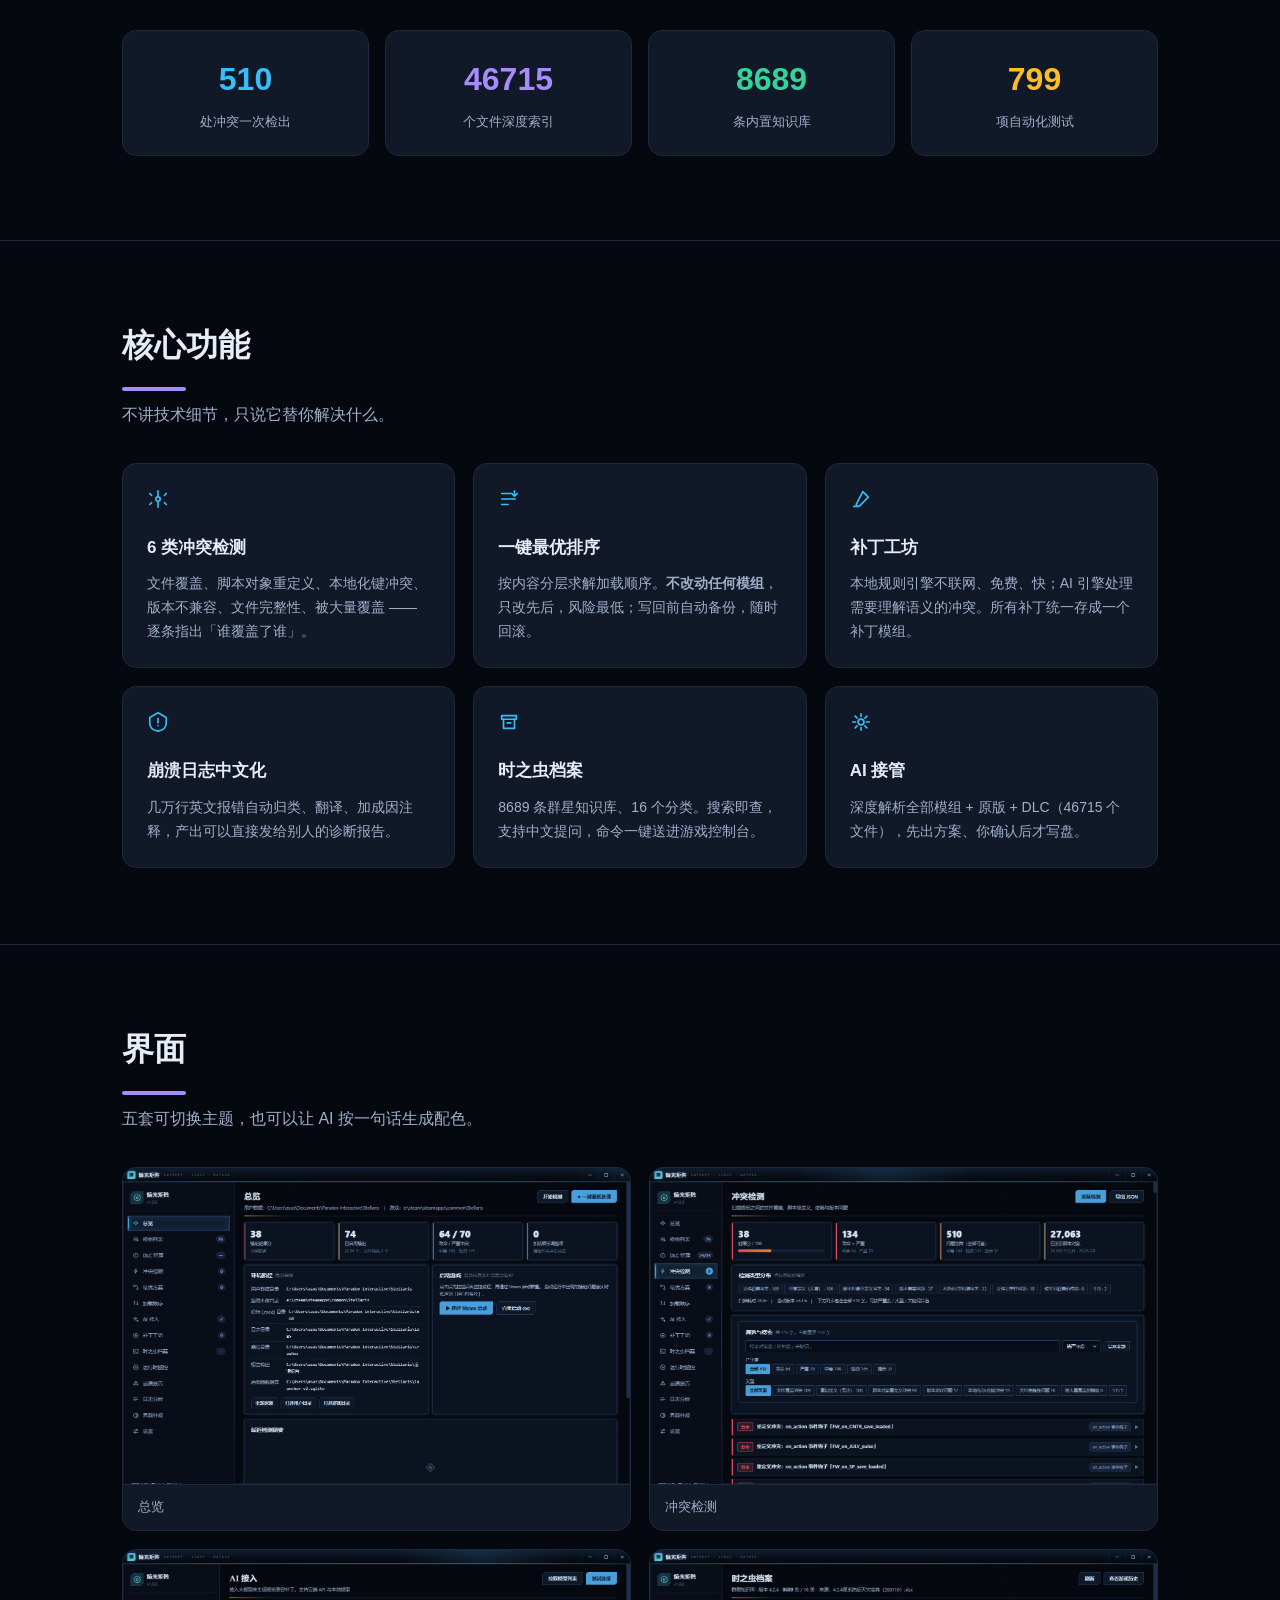
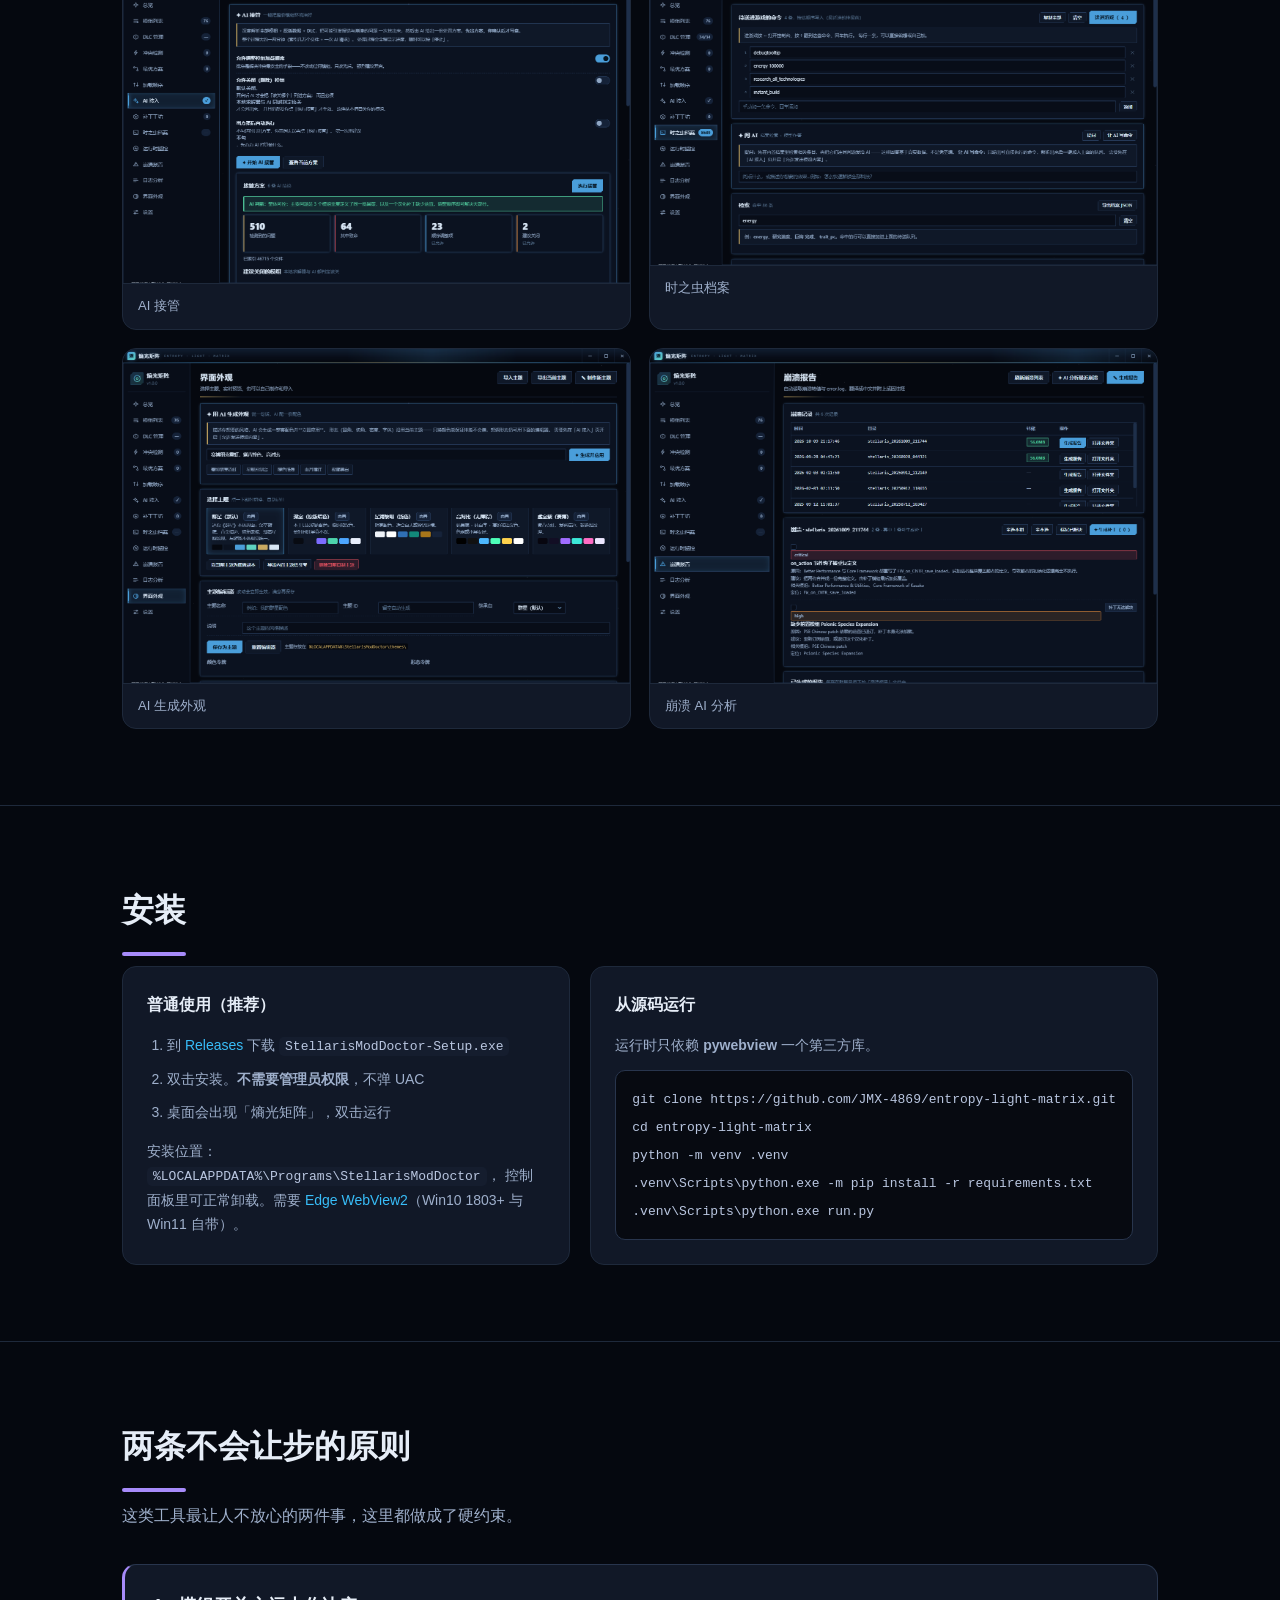
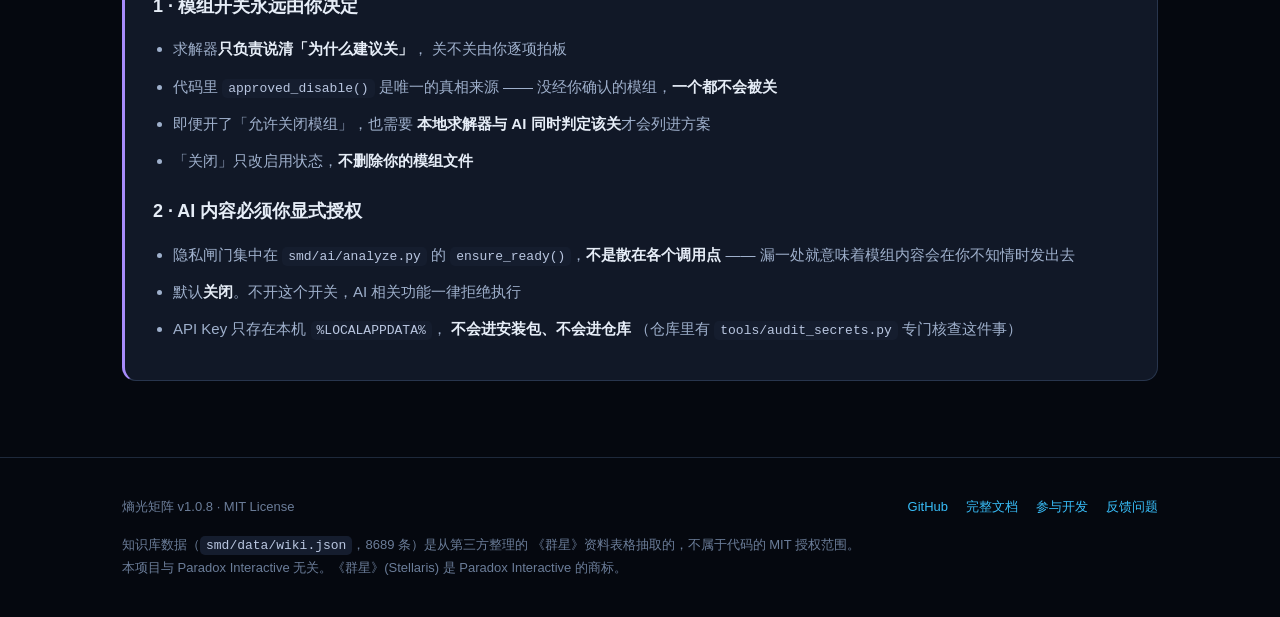
==== commit d8c64ad7: "chore: 发布 v1.0.8（站点与版本号）" ====
--- a/docs/index.html
+++ b/docs/index.html
@@ -349,7 +349,7 @@
 
 <footer>
   <div class="wrap row">
-    <span>熵光矩阵 v1.0.7 · MIT License</span>
+    <span>熵光矩阵 v1.0.8 · MIT License</span>
     <span class="sp"></span>
     <a href="https://github.com/JMX-4869/entropy-light-matrix">GitHub</a>
     <a href="https://github.com/JMX-4869/entropy-light-matrix/blob/main/README.md">完整文档</a>
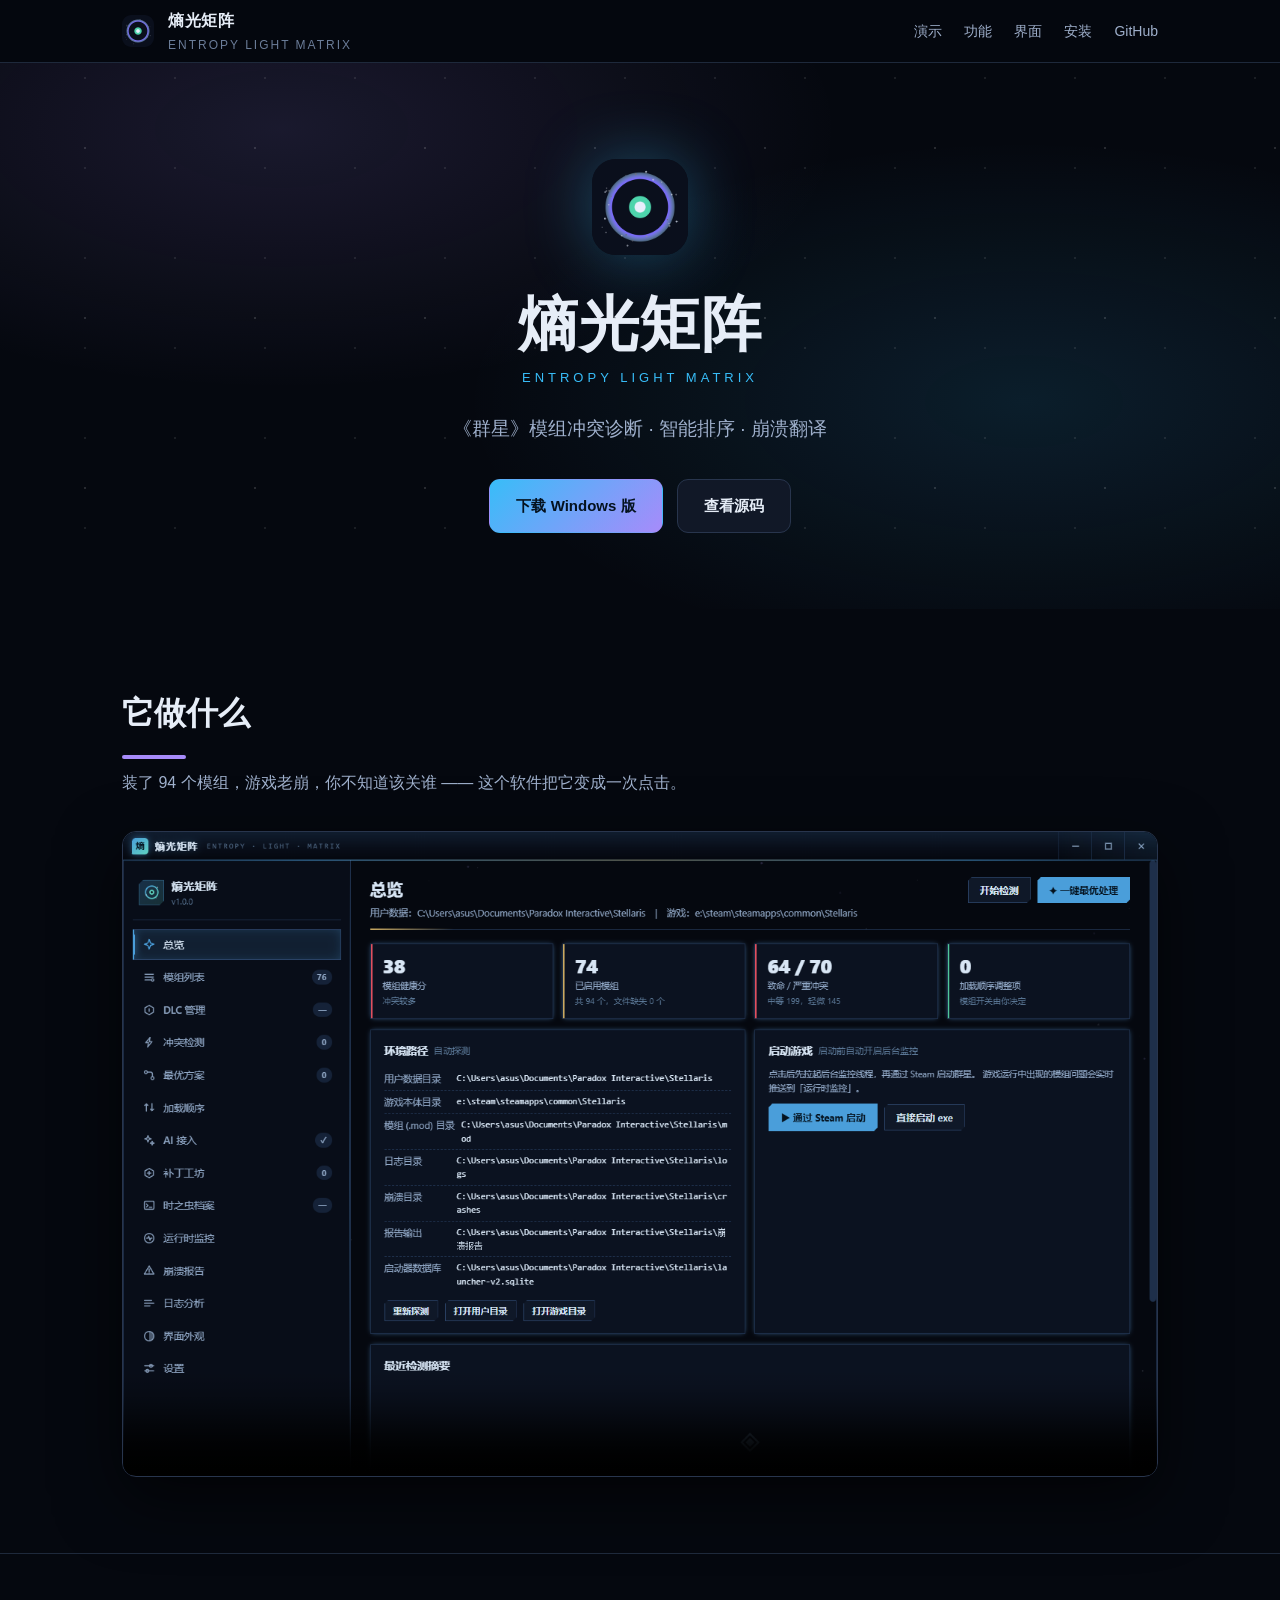
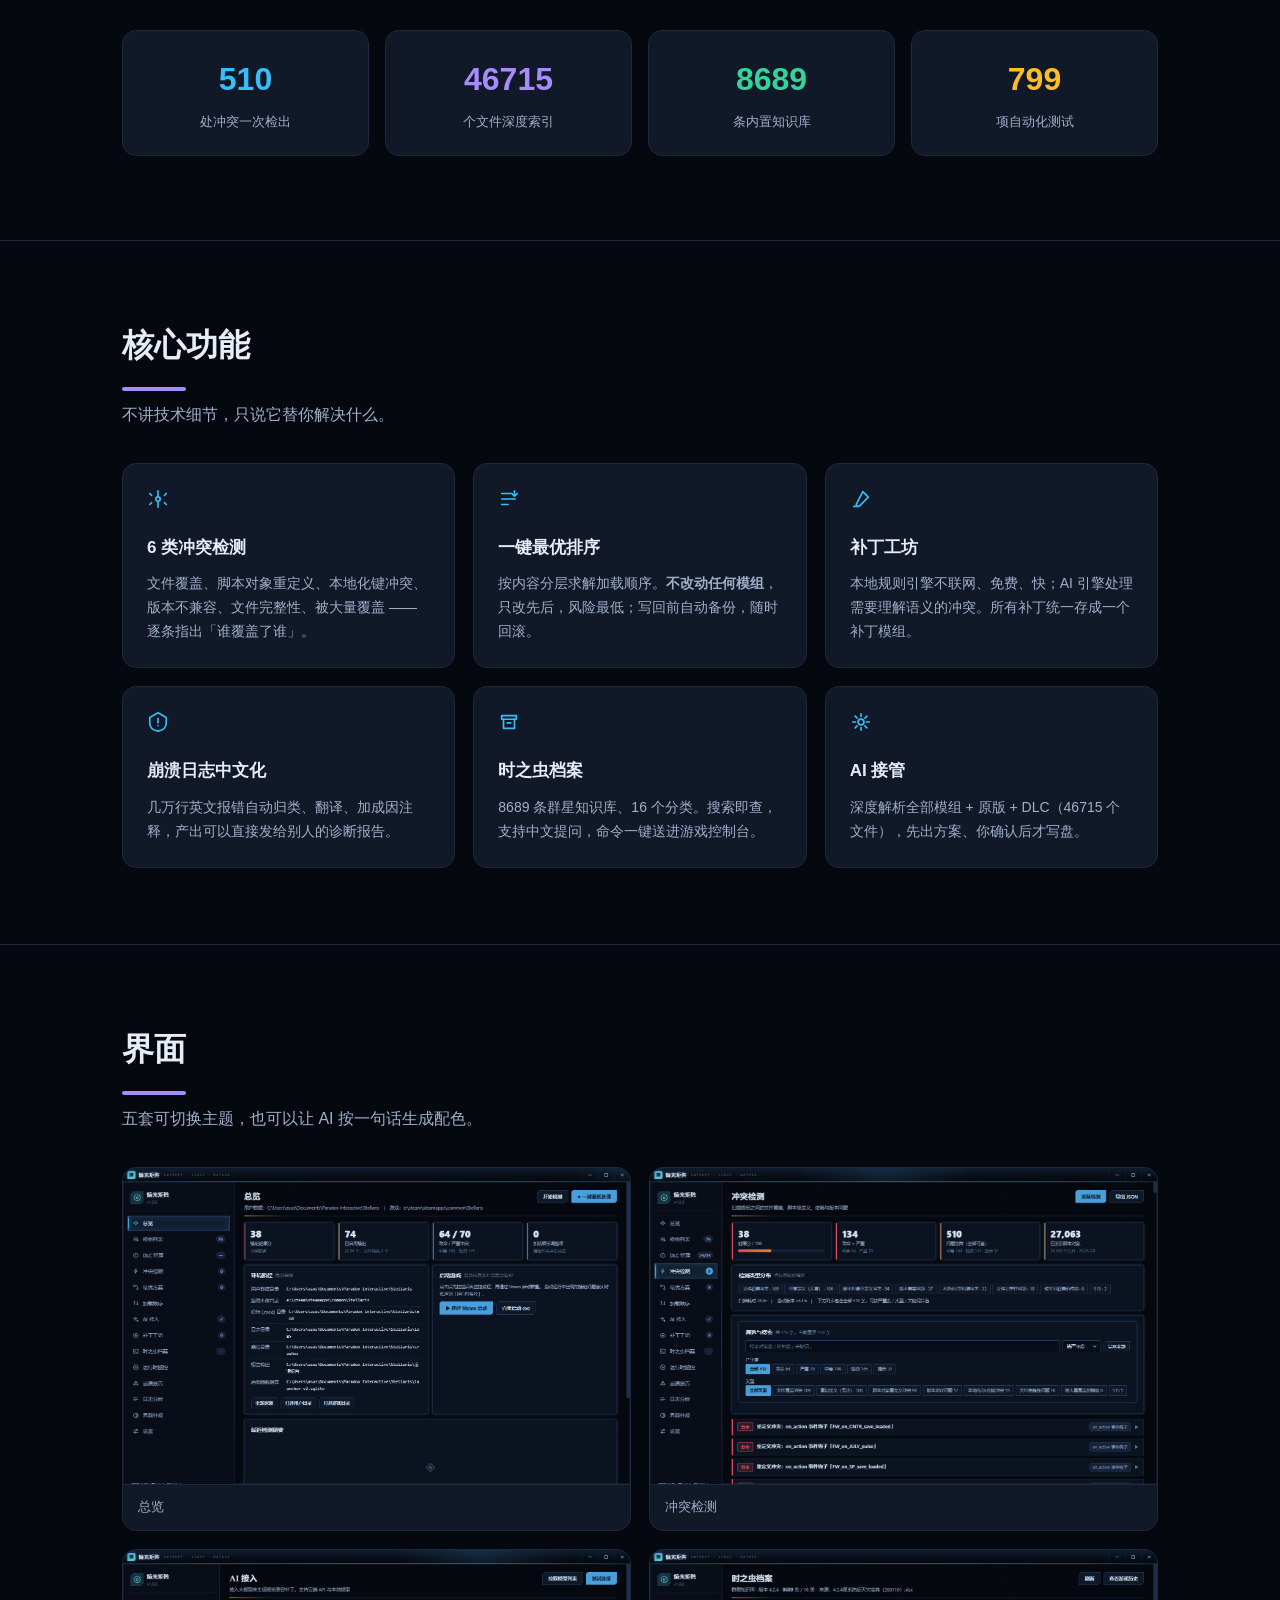
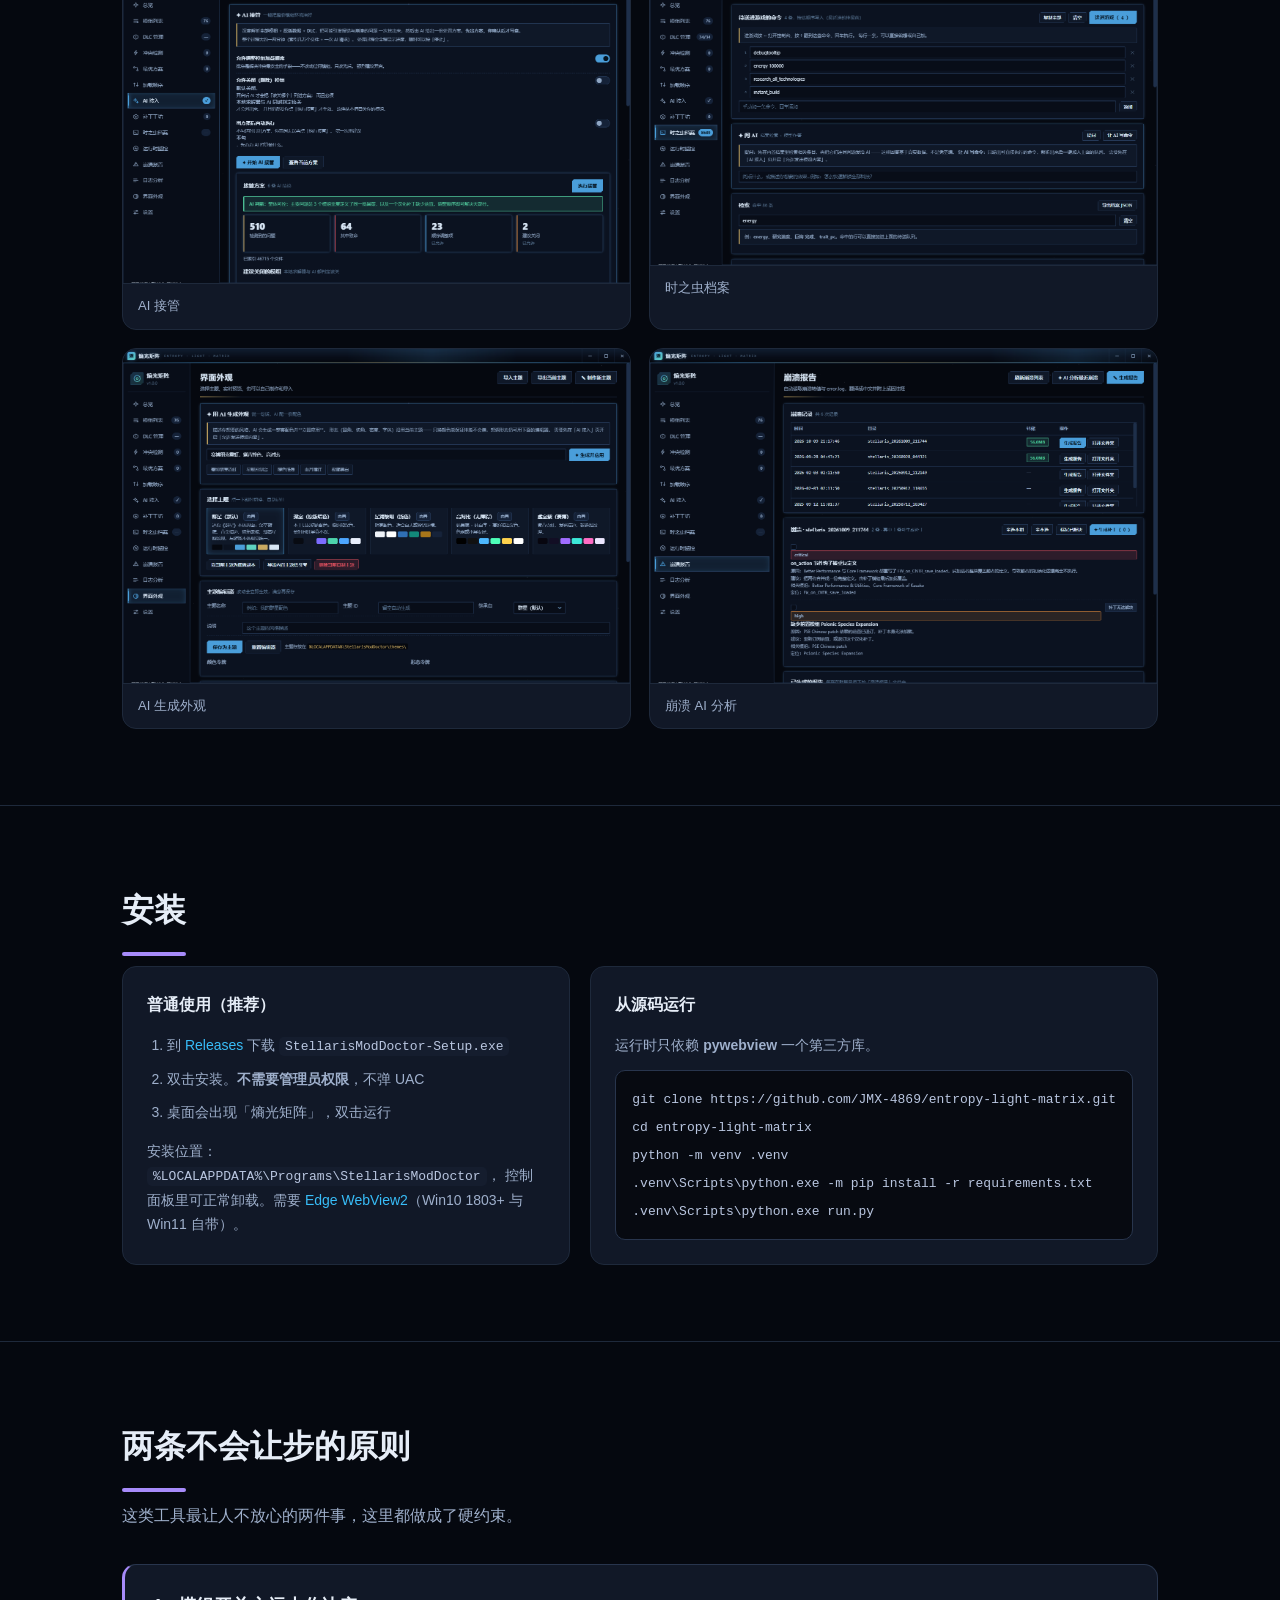
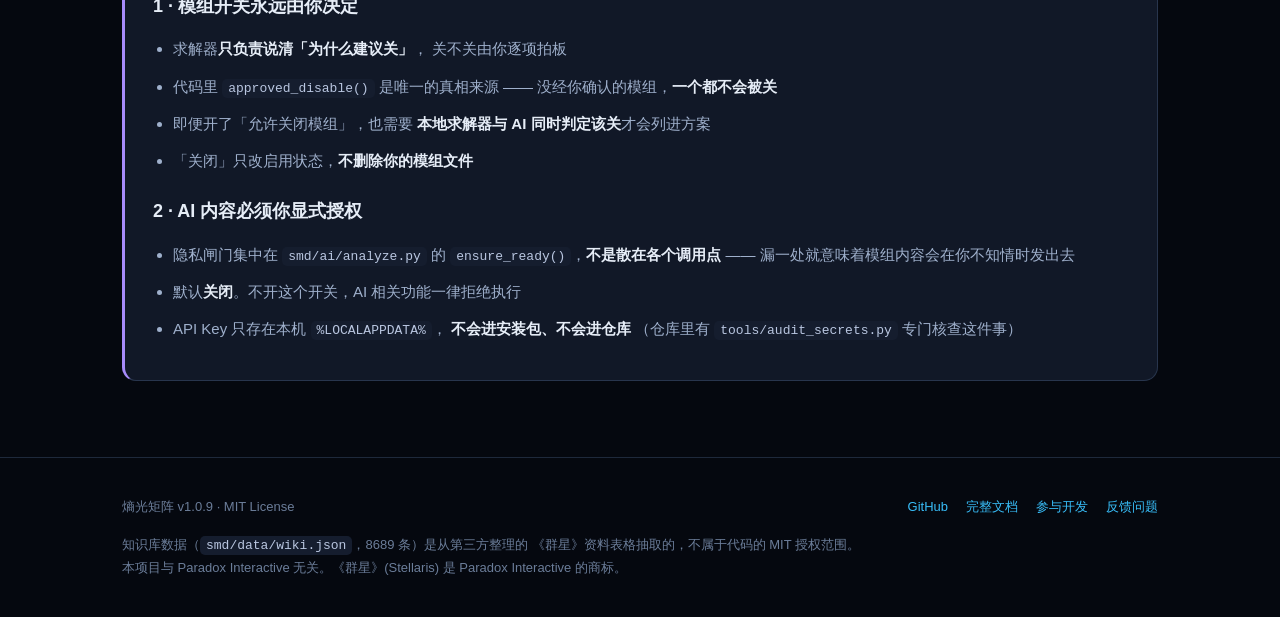
==== commit bbf44a4d: "chore: 发布 v1.0.9（版本号、站点、发布说明）" ====
--- a/docs/index.html
+++ b/docs/index.html
@@ -349,7 +349,7 @@
 
 <footer>
   <div class="wrap row">
-    <span>熵光矩阵 v1.0.8 · MIT License</span>
+    <span>熵光矩阵 v1.0.9 · MIT License</span>
     <span class="sp"></span>
     <a href="https://github.com/JMX-4869/entropy-light-matrix">GitHub</a>
     <a href="https://github.com/JMX-4869/entropy-light-matrix/blob/main/README.md">完整文档</a>
